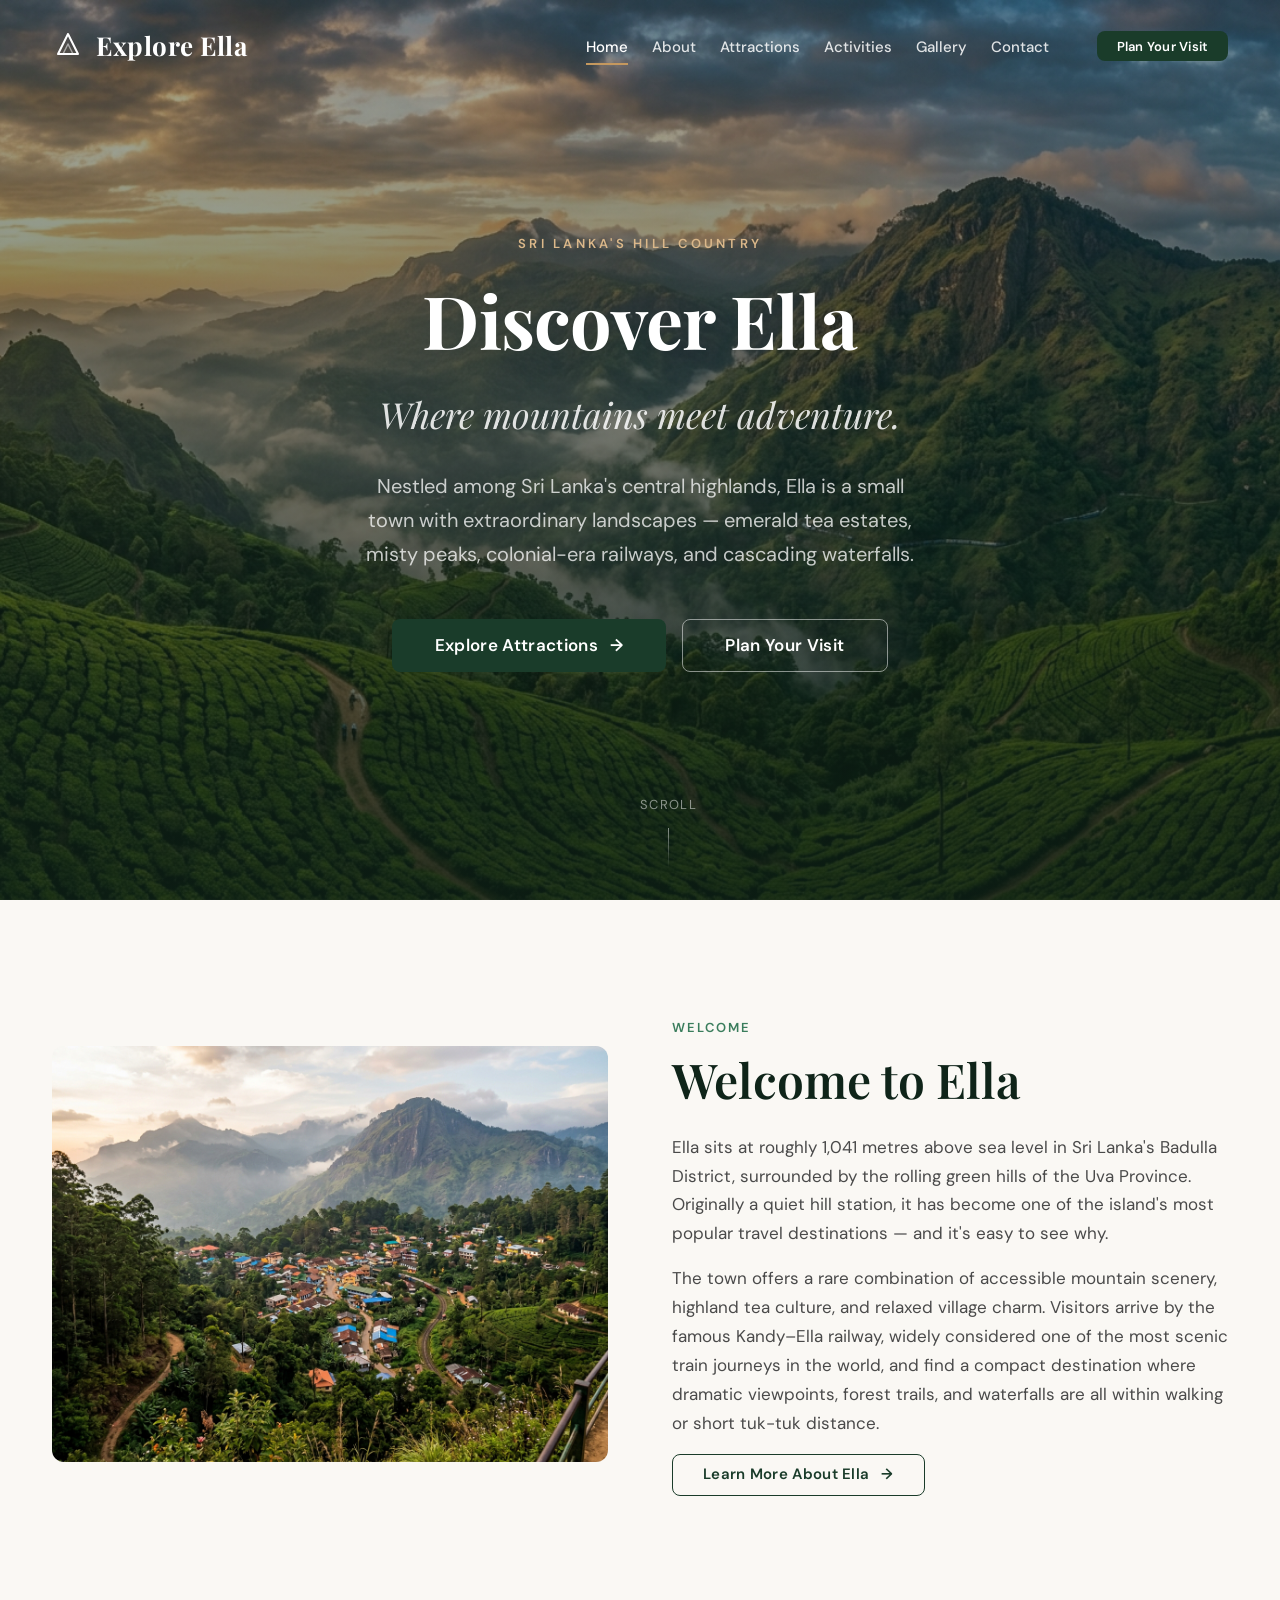
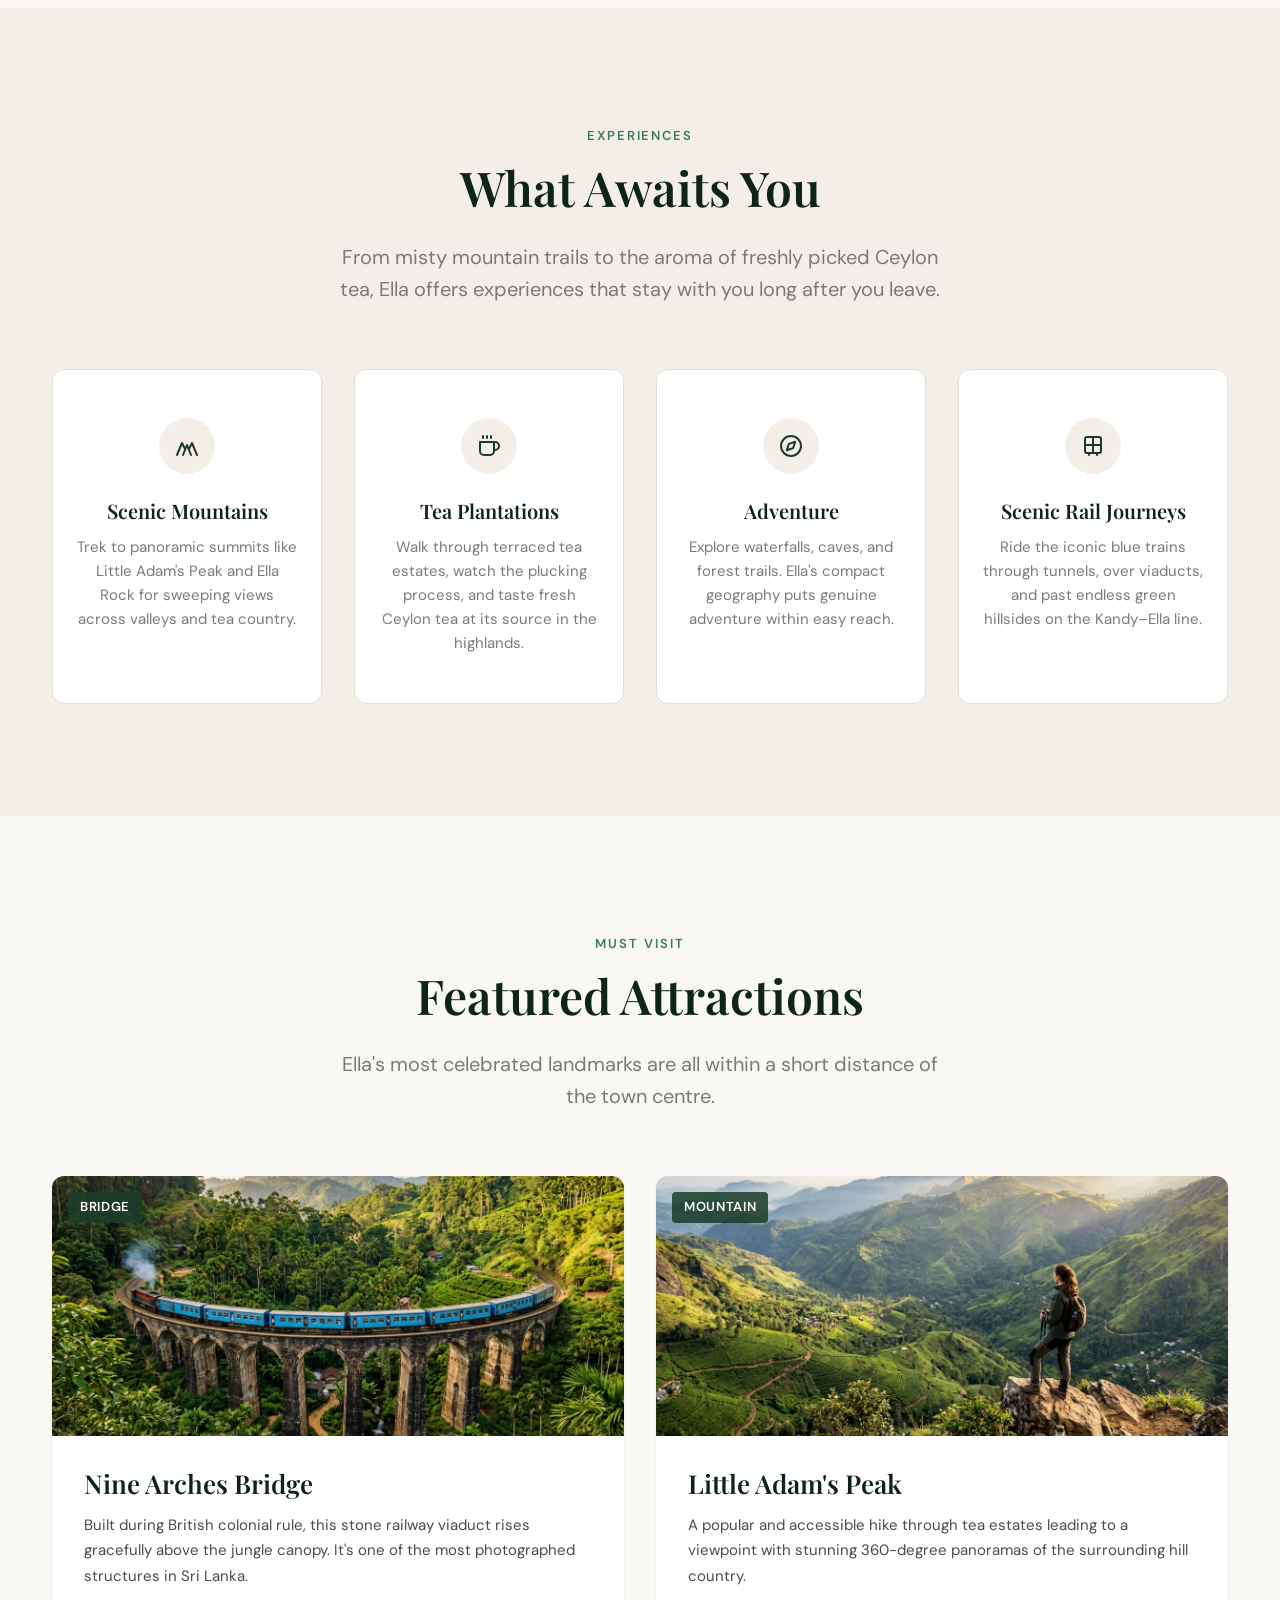
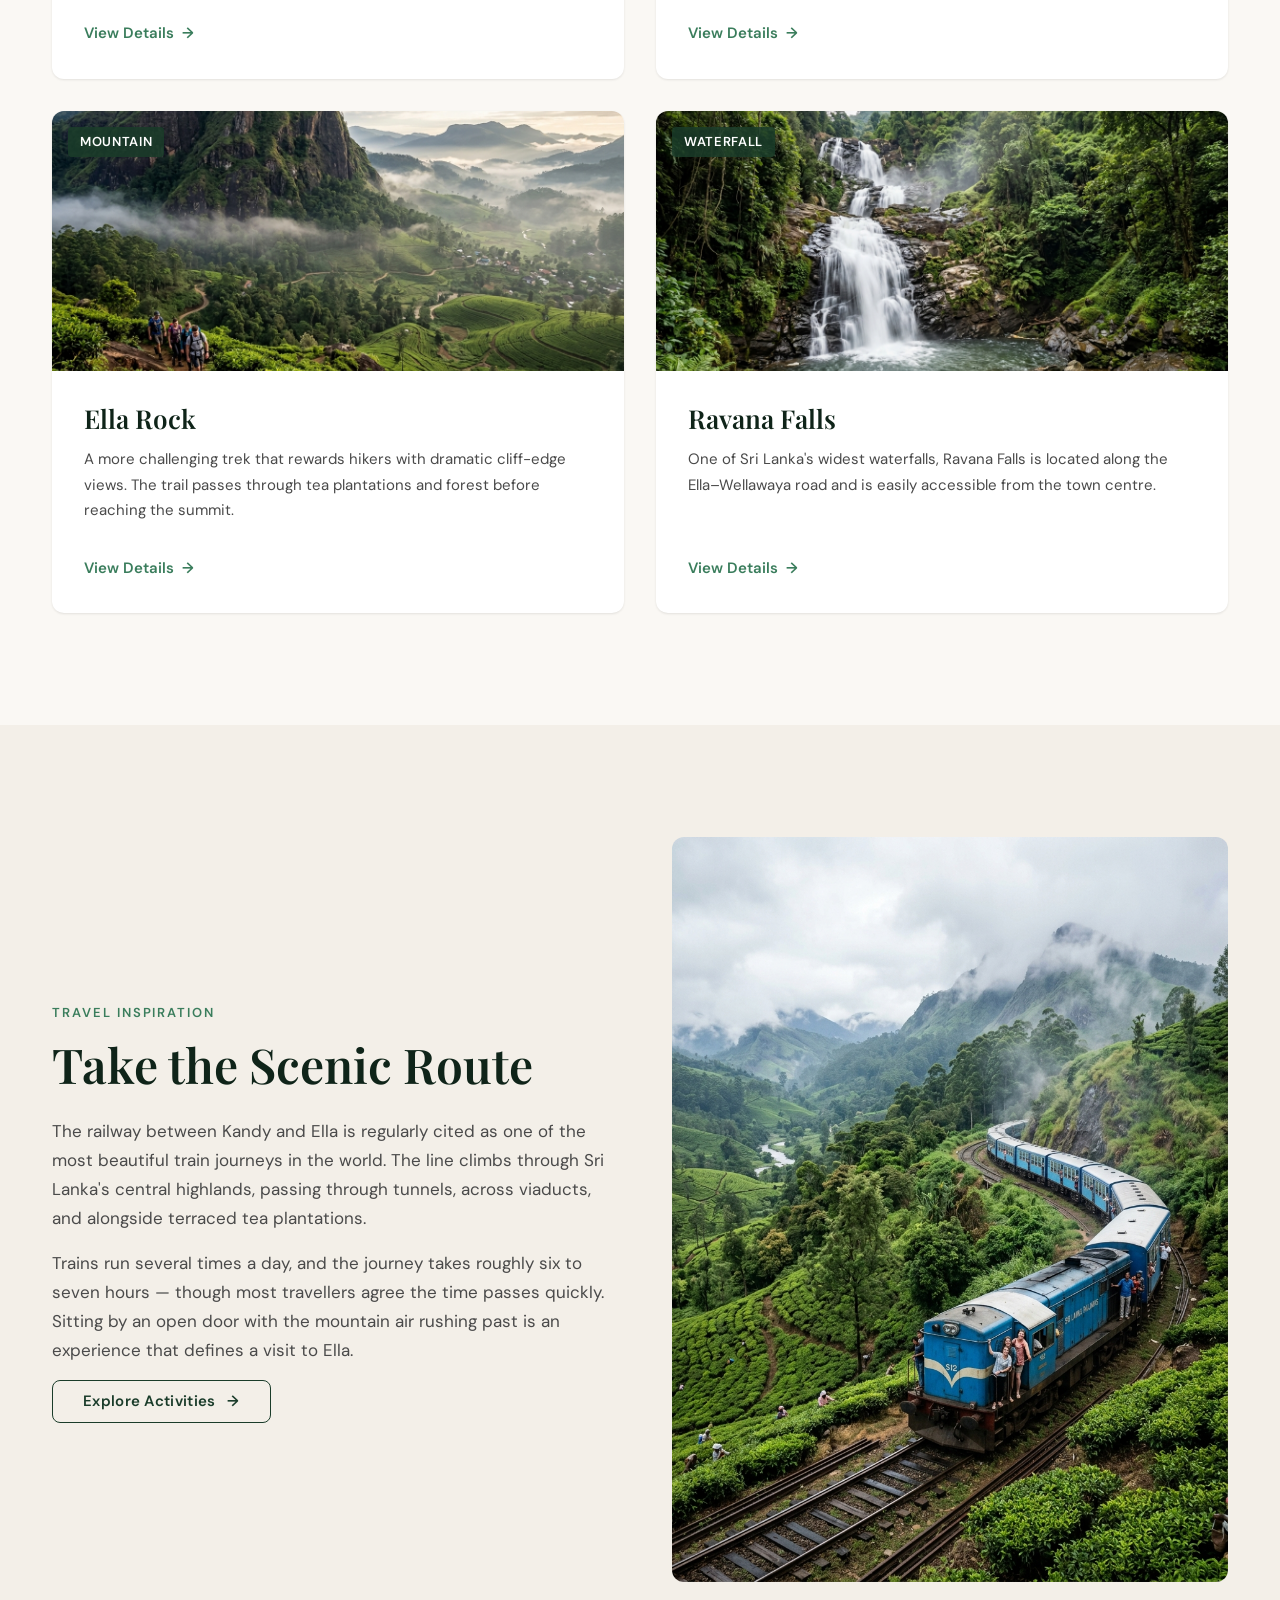
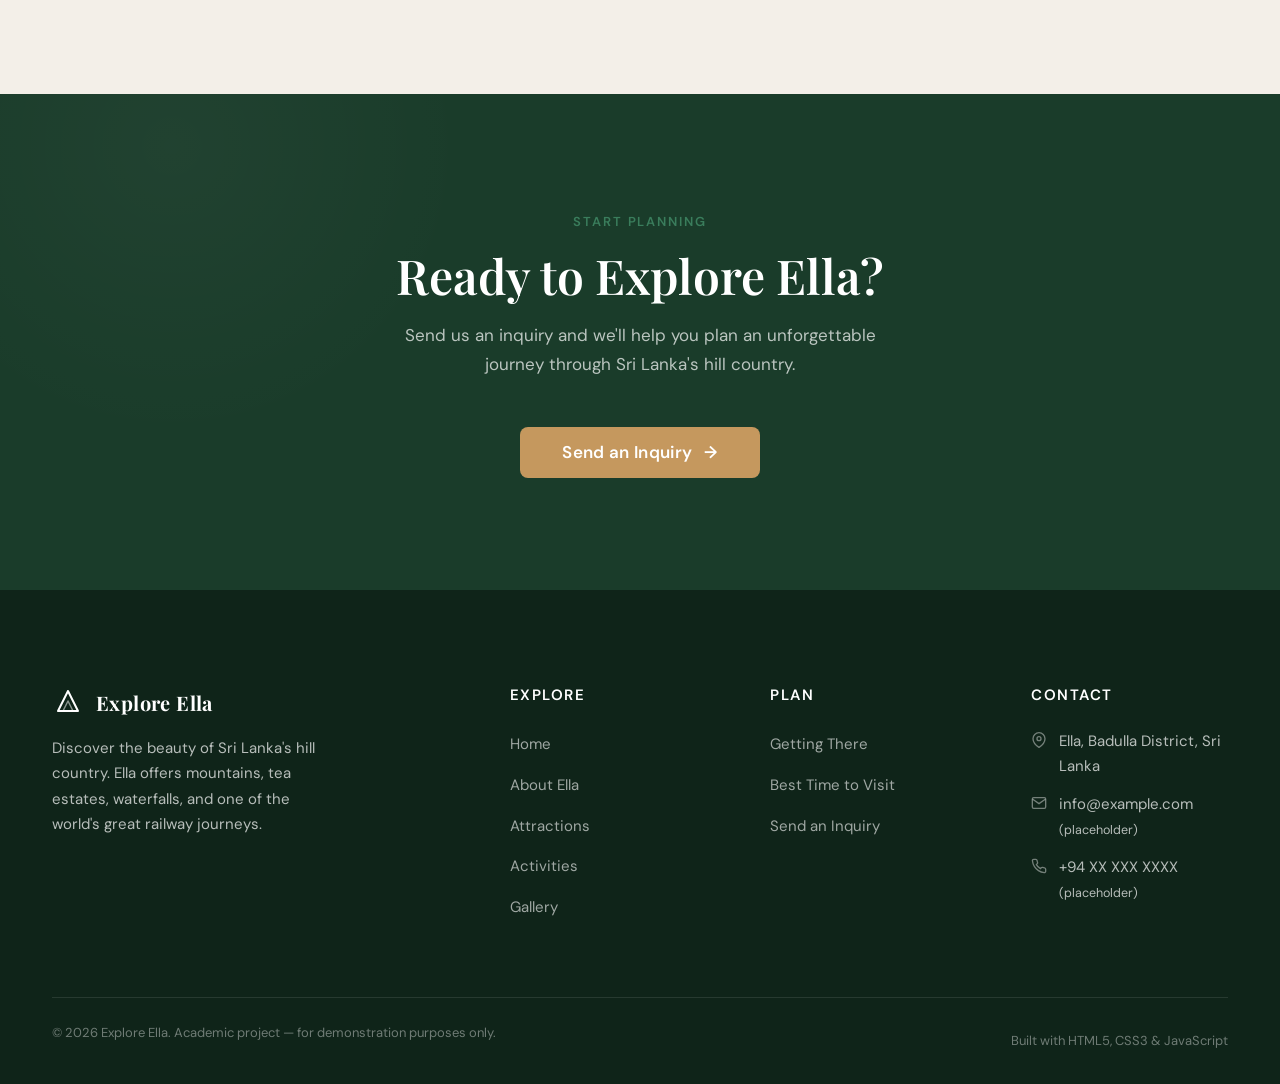
==== index.html @ 0f6ba139 "final" ====
<!DOCTYPE html>
<html lang="en">
<head>
    <meta charset="UTF-8">
    <meta name="viewport" content="width=device-width, initial-scale=1.0">
    <title>Explore Ella — Discover the Beauty of Sri Lanka</title>
    <meta name="description" content="Explore Ella, Sri Lanka — a mountain paradise of scenic train rides, lush tea plantations, dramatic waterfalls, and unforgettable hiking trails in the heart of the hill country.">
    <meta property="og:title" content="Explore Ella — Discover the Beauty of Sri Lanka">
    <meta property="og:description" content="Plan your journey to Ella, Sri Lanka. Scenic mountains, tea plantations, the Nine Arches Bridge, and adventure await.">
    <meta property="og:type" content="website">
    <link rel="icon" href="assets/favicon.svg" type="image/svg+xml">
    <link rel="stylesheet" href="css/style.css">
    <link rel="stylesheet" href="css/responsive.css">
</head>
<body>

    <a href="#main-content" class="skip-link">Skip to main content</a>

    <!-- ========== HEADER ========== -->
    <header class="site-header" id="site-header">
        <div class="container">
            <div class="header-inner">
                <a href="index.html" class="logo" aria-label="Explore Ella — Home">
                    <svg class="logo-icon" viewBox="0 0 32 32" fill="none" xmlns="http://www.w3.org/2000/svg" aria-hidden="true">
                        <path d="M16 4L6 24h20L16 4z" stroke="currentColor" stroke-width="2" stroke-linejoin="round" fill="none"/>
                        <path d="M11 24l5-10 5 10" stroke="currentColor" stroke-width="1.5" stroke-linejoin="round" fill="none" opacity="0.5"/>
                    </svg>
                    Explore Ella
                </a>

                <button class="hamburger" id="hamburger" aria-label="Open menu" aria-expanded="false" aria-controls="main-nav">
                    <span></span>
                    <span></span>
                    <span></span>
                </button>

                <nav class="main-nav" id="main-nav" role="navigation" aria-label="Main navigation">
                    <ul class="nav-list">
                        <li><a href="index.html" class="nav-link active">Home</a></li>
                        <li><a href="about.html" class="nav-link">About</a></li>
                        <li><a href="attractions.html" class="nav-link">Attractions</a></li>
                        <li><a href="activities.html" class="nav-link">Activities</a></li>
                        <li><a href="gallery.html" class="nav-link">Gallery</a></li>
                        <li><a href="contact.html" class="nav-link">Contact</a></li>
                    </ul>
                    <div class="header-cta">
                        <a href="contact.html" class="btn btn--primary">Plan Your Visit</a>
                    </div>
                </nav>

                <div class="nav-overlay" id="nav-overlay"></div>
            </div>
        </div>
    </header>

    <!-- ========== HERO ========== -->
    <section class="hero" id="hero">
        <div class="hero-bg">
            <img src="images/hero/ella-landscape.jpg" alt="Panoramic view of Ella's misty green mountains and tea plantations at sunrise">
        </div>
        <div class="hero-overlay"></div>
        <div class="hero-content">
            <span class="hero-label">Sri Lanka's Hill Country</span>
            <h1 class="hero-title">Discover Ella</h1>
            <p class="hero-tagline">Where mountains meet adventure.</p>
            <p class="hero-description">Nestled among Sri Lanka's central highlands, Ella is a small town with extraordinary landscapes — emerald tea estates, misty peaks, colonial-era railways, and cascading waterfalls.</p>
            <div class="btn-group">
                <a href="attractions.html" class="btn btn--primary btn--lg">Explore Attractions <span class="arrow" aria-hidden="true">→</span></a>
                <a href="contact.html" class="btn btn--secondary btn--lg">Plan Your Visit</a>
            </div>
        </div>
        <div class="scroll-indicator" aria-hidden="true">
            <span>Scroll</span>
            <div class="scroll-line"></div>
        </div>
    </section>

    <!-- ========== MAIN CONTENT ========== -->
    <main id="main-content">

        <!-- Introduction -->
        <section class="section" id="intro">
            <div class="container">
                <div class="split reveal">
                    <div class="split-image">
                        <img src="images/gallery/ella-town.jpg" alt="The town of Ella nestled among lush hills and colourful rooftops" loading="lazy">
                    </div>
                    <div class="split-content">
                        <span class="section-label">Welcome</span>
                        <h2 class="section-title">Welcome to Ella</h2>
                        <p>Ella sits at roughly 1,041 metres above sea level in Sri Lanka's Badulla District, surrounded by the rolling green hills of the Uva Province. Originally a quiet hill station, it has become one of the island's most popular travel destinations — and it's easy to see why.</p>
                        <p>The town offers a rare combination of accessible mountain scenery, highland tea culture, and relaxed village charm. Visitors arrive by the famous Kandy–Ella railway, widely considered one of the most scenic train journeys in the world, and find a compact destination where dramatic viewpoints, forest trails, and waterfalls are all within walking or short tuk-tuk distance.</p>
                        <a href="about.html" class="btn btn--outline">Learn More About Ella <span class="arrow" aria-hidden="true">→</span></a>
                    </div>
                </div>
            </div>
        </section>

        <!-- Featured Experiences -->
        <section class="section section--alt" id="experiences">
            <div class="container">
                <div class="section-header reveal">
                    <span class="section-label">Experiences</span>
                    <h2 class="section-title">What Awaits You</h2>
                    <p class="section-subtitle">From misty mountain trails to the aroma of freshly picked Ceylon tea, Ella offers experiences that stay with you long after you leave.</p>
                </div>

                <div class="experience-grid reveal">
                    <!-- Card 1: Mountains -->
                    <div class="experience-card">
                        <div class="card-icon">
                            <svg viewBox="0 0 24 24" fill="none" stroke="currentColor" stroke-width="2" stroke-linecap="round" stroke-linejoin="round" aria-hidden="true">
                                <path d="M8 21l4-10 4 10"/>
                                <path d="M2 21l5-12 3 6"/>
                                <path d="M14 15l3-6 5 12"/>
                            </svg>
                        </div>
                        <h3>Scenic Mountains</h3>
                        <p>Trek to panoramic summits like Little Adam's Peak and Ella Rock for sweeping views across valleys and tea country.</p>
                    </div>

                    <!-- Card 2: Tea -->
                    <div class="experience-card">
                        <div class="card-icon">
                            <svg viewBox="0 0 24 24" fill="none" stroke="currentColor" stroke-width="2" stroke-linecap="round" stroke-linejoin="round" aria-hidden="true">
                                <path d="M17 8h1a4 4 0 110 8h-1"/>
                                <path d="M3 8h14v9a4 4 0 01-4 4H7a4 4 0 01-4-4V8z"/>
                                <line x1="6" y1="2" x2="6" y2="4"/>
                                <line x1="10" y1="2" x2="10" y2="4"/>
                                <line x1="14" y1="2" x2="14" y2="4"/>
                            </svg>
                        </div>
                        <h3>Tea Plantations</h3>
                        <p>Walk through terraced tea estates, watch the plucking process, and taste fresh Ceylon tea at its source in the highlands.</p>
                    </div>

                    <!-- Card 3: Adventure -->
                    <div class="experience-card">
                        <div class="card-icon">
                            <svg viewBox="0 0 24 24" fill="none" stroke="currentColor" stroke-width="2" stroke-linecap="round" stroke-linejoin="round" aria-hidden="true">
                                <circle cx="12" cy="12" r="10"/>
                                <polygon points="16.24 7.76 14.12 14.12 7.76 16.24 9.88 9.88 16.24 7.76"/>
                            </svg>
                        </div>
                        <h3>Adventure</h3>
                        <p>Explore waterfalls, caves, and forest trails. Ella's compact geography puts genuine adventure within easy reach.</p>
                    </div>

                    <!-- Card 4: Rail -->
                    <div class="experience-card">
                        <div class="card-icon">
                            <svg viewBox="0 0 24 24" fill="none" stroke="currentColor" stroke-width="2" stroke-linecap="round" stroke-linejoin="round" aria-hidden="true">
                                <rect x="4" y="3" width="16" height="16" rx="2"/>
                                <path d="M4 11h16"/>
                                <path d="M12 3v16"/>
                                <line x1="8" y1="19" x2="8" y2="21"/>
                                <line x1="16" y1="19" x2="16" y2="21"/>
                            </svg>
                        </div>
                        <h3>Scenic Rail Journeys</h3>
                        <p>Ride the iconic blue trains through tunnels, over viaducts, and past endless green hillsides on the Kandy–Ella line.</p>
                    </div>
                </div>
            </div>
        </section>

        <!-- Featured Attractions -->
        <section class="section" id="featured-attractions">
            <div class="container">
                <div class="section-header reveal">
                    <span class="section-label">Must Visit</span>
                    <h2 class="section-title">Featured Attractions</h2>
                    <p class="section-subtitle">Ella's most celebrated landmarks are all within a short distance of the town centre.</p>
                </div>

                <div class="attraction-grid reveal">
                    <!-- Nine Arches Bridge -->
                    <article class="attraction-card">
                        <div class="card-image">
                            <img src="images/attractions/nine-arches-bridge.jpg" alt="The Nine Arches Bridge in Ella with a blue train crossing the stone viaduct" loading="lazy">
                            <span class="card-tag">Bridge</span>
                        </div>
                        <div class="card-body">
                            <h3>Nine Arches Bridge</h3>
                            <p>Built during British colonial rule, this stone railway viaduct rises gracefully above the jungle canopy. It's one of the most photographed structures in Sri Lanka.</p>
                            <a href="attractions.html#bridges" class="card-link">View Details <span class="arrow" aria-hidden="true">→</span></a>
                        </div>
                    </article>

                    <!-- Little Adam's Peak -->
                    <article class="attraction-card">
                        <div class="card-image">
                            <img src="images/attractions/little-adams-peak.jpg" alt="Hiker standing at the summit of Little Adam's Peak overlooking green valleys" loading="lazy">
                            <span class="card-tag">Mountain</span>
                        </div>
                        <div class="card-body">
                            <h3>Little Adam's Peak</h3>
                            <p>A popular and accessible hike through tea estates leading to a viewpoint with stunning 360-degree panoramas of the surrounding hill country.</p>
                            <a href="attractions.html#mountains" class="card-link">View Details <span class="arrow" aria-hidden="true">→</span></a>
                        </div>
                    </article>

                    <!-- Ella Rock -->
                    <article class="attraction-card">
                        <div class="card-image">
                            <img src="images/attractions/ella-rock.jpg" alt="Ella Rock towering above misty valleys and tea plantations" loading="lazy">
                            <span class="card-tag">Mountain</span>
                        </div>
                        <div class="card-body">
                            <h3>Ella Rock</h3>
                            <p>A more challenging trek that rewards hikers with dramatic cliff-edge views. The trail passes through tea plantations and forest before reaching the summit.</p>
                            <a href="attractions.html#mountains" class="card-link">View Details <span class="arrow" aria-hidden="true">→</span></a>
                        </div>
                    </article>

                    <!-- Ravana Falls -->
                    <article class="attraction-card">
                        <div class="card-image">
                            <img src="images/attractions/ravana-falls.jpg" alt="Ravana Falls cascading over multiple rocky tiers into a natural pool" loading="lazy">
                            <span class="card-tag">Waterfall</span>
                        </div>
                        <div class="card-body">
                            <h3>Ravana Falls</h3>
                            <p>One of Sri Lanka's widest waterfalls, Ravana Falls is located along the Ella–Wellawaya road and is easily accessible from the town centre.</p>
                            <a href="attractions.html#waterfalls" class="card-link">View Details <span class="arrow" aria-hidden="true">→</span></a>
                        </div>
                    </article>
                </div>
            </div>
        </section>

        <!-- Travel Inspiration — Split Section -->
        <section class="section section--alt" id="inspiration">
            <div class="container">
                <div class="split split--reverse reveal">
                    <div class="split-image">
                        <img src="images/activities/scenic-train.jpg" alt="A blue Sri Lankan train winding through misty green mountains" loading="lazy">
                    </div>
                    <div class="split-content">
                        <span class="section-label">Travel Inspiration</span>
                        <h2 class="section-title">Take the Scenic Route</h2>
                        <p>The railway between Kandy and Ella is regularly cited as one of the most beautiful train journeys in the world. The line climbs through Sri Lanka's central highlands, passing through tunnels, across viaducts, and alongside terraced tea plantations.</p>
                        <p>Trains run several times a day, and the journey takes roughly six to seven hours — though most travellers agree the time passes quickly. Sitting by an open door with the mountain air rushing past is an experience that defines a visit to Ella.</p>
                        <a href="activities.html" class="btn btn--outline">Explore Activities <span class="arrow" aria-hidden="true">→</span></a>
                    </div>
                </div>
            </div>
        </section>

        <!-- CTA Section -->
        <section class="section cta-section" id="cta">
            <div class="container reveal">
                <span class="section-label">Start Planning</span>
                <h2>Ready to Explore Ella?</h2>
                <p>Send us an inquiry and we'll help you plan an unforgettable journey through Sri Lanka's hill country.</p>
                <a href="contact.html" class="btn btn--accent btn--lg">Send an Inquiry <span class="arrow" aria-hidden="true">→</span></a>
            </div>
        </section>

    </main>

    <!-- ========== FOOTER ========== -->
    <footer class="site-footer" id="site-footer">
        <div class="container">
            <div class="footer-grid">
                <div class="footer-brand">
                    <a href="index.html" class="logo" aria-label="Explore Ella — Home">
                        <svg class="logo-icon" viewBox="0 0 32 32" fill="none" xmlns="http://www.w3.org/2000/svg" aria-hidden="true">
                            <path d="M16 4L6 24h20L16 4z" stroke="currentColor" stroke-width="2" stroke-linejoin="round" fill="none"/>
                            <path d="M11 24l5-10 5 10" stroke="currentColor" stroke-width="1.5" stroke-linejoin="round" fill="none" opacity="0.5"/>
                        </svg>
                        Explore Ella
                    </a>
                    <p>Discover the beauty of Sri Lanka's hill country. Ella offers mountains, tea estates, waterfalls, and one of the world's great railway journeys.</p>
                </div>

                <div class="footer-nav">
                    <h4 class="footer-heading">Explore</h4>
                    <ul class="footer-links">
                        <li><a href="index.html">Home</a></li>
                        <li><a href="about.html">About Ella</a></li>
                        <li><a href="attractions.html">Attractions</a></li>
                        <li><a href="activities.html">Activities</a></li>
                        <li><a href="gallery.html">Gallery</a></li>
                    </ul>
                </div>

                <div class="footer-nav">
                    <h4 class="footer-heading">Plan</h4>
                    <ul class="footer-links">
                        <li><a href="about.html#getting-there">Getting There</a></li>
                        <li><a href="about.html#best-time">Best Time to Visit</a></li>
                        <li><a href="contact.html">Send an Inquiry</a></li>
                    </ul>
                </div>

                <div class="footer-contact-section">
                    <h4 class="footer-heading">Contact</h4>
                    <ul class="footer-contact">
                        <li>
                            <svg viewBox="0 0 24 24" fill="none" stroke="currentColor" stroke-width="2" aria-hidden="true"><path d="M21 10c0 7-9 13-9 13s-9-6-9-13a9 9 0 0118 0z"/><circle cx="12" cy="10" r="3"/></svg>
                            <span>Ella, Badulla District, Sri Lanka</span>
                        </li>
                        <li>
                            <svg viewBox="0 0 24 24" fill="none" stroke="currentColor" stroke-width="2" aria-hidden="true"><path d="M4 4h16c1.1 0 2 .9 2 2v12c0 1.1-.9 2-2 2H4c-1.1 0-2-.9-2-2V6c0-1.1.9-2 2-2z"/><polyline points="22,6 12,13 2,6"/></svg>
                            <span>info@example.com <br><small>(placeholder)</small></span>
                        </li>
                        <li>
                            <svg viewBox="0 0 24 24" fill="none" stroke="currentColor" stroke-width="2" aria-hidden="true"><path d="M22 16.92v3a2 2 0 01-2.18 2 19.79 19.79 0 01-8.63-3.07 19.5 19.5 0 01-6-6 19.79 19.79 0 01-3.07-8.67A2 2 0 014.11 2h3a2 2 0 012 1.72 12.84 12.84 0 00.7 2.81 2 2 0 01-.45 2.11L8.09 9.91a16 16 0 006 6l1.27-1.27a2 2 0 012.11-.45 12.84 12.84 0 002.81.7A2 2 0 0122 16.92z"/></svg>
                            <span>+94 XX XXX XXXX <br><small>(placeholder)</small></span>
                        </li>
                    </ul>
                </div>
            </div>

            <div class="footer-bottom">
                <p>&copy; <span id="current-year"></span> Explore Ella. Academic project — for demonstration purposes only.</p>
                <p>Built with HTML5, CSS3 &amp; JavaScript</p>
            </div>
        </div>
    </footer>

    <script src="js/script.js"></script>
</body>
</html>
---- css/style.css ----
/* ========================================
   EXPLORE ELLA — Design System & Styles
   A premium tourism website for Ella, Sri Lanka
   ======================================== */

/* --- Google Fonts --- */
@import url('https://fonts.googleapis.com/css2?family=DM+Sans:ital,opsz,wght@0,9..40,300;0,9..40,400;0,9..40,500;0,9..40,600;0,9..40,700;1,9..40,400&family=Playfair+Display:wght@400;500;600;700&display=swap');

/* --- Design Tokens --- */
:root {
    /* Colors — Sri Lankan nature palette */
    --color-primary: #1a3c2a;
    --color-primary-light: #2d5e42;
    --color-primary-dark: #0f2419;
    --color-secondary: #3a7d5c;
    --color-accent: #c5985e;
    --color-accent-light: #dbb88a;
    --color-background: #faf8f4;
    --color-surface: #ffffff;
    --color-surface-alt: #f3efe8;
    --color-text: #1e1e1e;
    --color-text-light: #4a4a4a;
    --color-muted: #7a7a7a;
    --color-border: #e4dfd6;
    --color-hero-overlay: rgba(15, 36, 25, 0.55);
    --color-dark-section: #1a2e23;
    --color-success: #2d8659;
    --color-error: #c0392b;

    /* Typography */
    --font-body: 'DM Sans', -apple-system, BlinkMacSystemFont, 'Segoe UI', sans-serif;
    --font-display: 'Playfair Display', Georgia, 'Times New Roman', serif;

    /* Font Sizes — fluid scale */
    --fs-xs: clamp(0.75rem, 0.7rem + 0.25vw, 0.8125rem);
    --fs-sm: clamp(0.8125rem, 0.76rem + 0.27vw, 0.9375rem);
    --fs-base: clamp(0.9375rem, 0.88rem + 0.3vw, 1.0625rem);
    --fs-md: clamp(1.0625rem, 0.98rem + 0.4vw, 1.25rem);
    --fs-lg: clamp(1.25rem, 1.1rem + 0.75vw, 1.625rem);
    --fs-xl: clamp(1.5rem, 1.2rem + 1.5vw, 2.25rem);
    --fs-2xl: clamp(1.875rem, 1.4rem + 2.3vw, 3rem);
    --fs-3xl: clamp(2.25rem, 1.6rem + 3.2vw, 4rem);
    --fs-hero: clamp(2.5rem, 1.8rem + 3.5vw, 5rem);

    /* Spacing */
    --space-xs: 0.5rem;
    --space-sm: 0.75rem;
    --space-md: 1rem;
    --space-lg: 1.5rem;
    --space-xl: 2rem;
    --space-2xl: 3rem;
    --space-3xl: 4rem;
    --space-4xl: 6rem;
    --space-section: clamp(4rem, 3rem + 5vw, 8rem);

    /* Layout */
    --container-max: 1240px;
    --container-narrow: 800px;
    --header-height: 80px;

    /* Borders & Radius */
    --radius-sm: 4px;
    --radius-md: 8px;
    --radius-lg: 12px;
    --radius-xl: 20px;
    --radius-full: 50%;

    /* Shadows */
    --shadow-sm: 0 1px 3px rgba(0,0,0,0.06), 0 1px 2px rgba(0,0,0,0.04);
    --shadow-md: 0 4px 12px rgba(0,0,0,0.07), 0 2px 4px rgba(0,0,0,0.04);
    --shadow-lg: 0 10px 30px rgba(0,0,0,0.08), 0 4px 8px rgba(0,0,0,0.04);
    --shadow-xl: 0 20px 50px rgba(0,0,0,0.1), 0 8px 16px rgba(0,0,0,0.05);

    /* Transitions */
    --transition-fast: 0.15s ease;
    --transition-base: 0.3s ease;
    --transition-slow: 0.5s ease;
}

/* --- Reset & Base --- */
*,
*::before,
*::after {
    box-sizing: border-box;
    margin: 0;
    padding: 0;
}

html {
    scroll-behavior: smooth;
    -webkit-text-size-adjust: 100%;
}

body {
    font-family: var(--font-body);
    font-size: var(--fs-base);
    line-height: 1.7;
    color: var(--color-text);
    background-color: var(--color-background);
    -webkit-font-smoothing: antialiased;
    -moz-osx-font-smoothing: grayscale;
    overflow-x: hidden;
}

img {
    max-width: 100%;
    height: auto;
    display: block;
}

a {
    color: inherit;
    text-decoration: none;
    transition: color var(--transition-fast);
}

ul, ol {
    list-style: none;
}

button {
    font: inherit;
    cursor: pointer;
    border: none;
    background: none;
    color: inherit;
}

input, select, textarea {
    font: inherit;
    color: inherit;
}

table {
    border-collapse: collapse;
    width: 100%;
}

/* Focus styles */
:focus-visible {
    outline: 2px solid var(--color-secondary);
    outline-offset: 3px;
    border-radius: var(--radius-sm);
}

/* Skip to content link */
.skip-link {
    position: absolute;
    top: -100%;
    left: var(--space-md);
    background: var(--color-primary);
    color: #fff;
    padding: var(--space-sm) var(--space-lg);
    border-radius: var(--radius-md);
    z-index: 10000;
    font-weight: 600;
    transition: top var(--transition-fast);
}

.skip-link:focus {
    top: var(--space-md);
}

/* --- Layout Utilities --- */
.container {
    max-width: var(--container-max);
    margin: 0 auto;
    padding: 0 var(--space-xl);
}

.container--narrow {
    max-width: var(--container-narrow);
}

.section {
    padding: var(--space-section) 0;
}

.section--dark {
    background-color: var(--color-dark-section);
    color: #fff;
}

.section--alt {
    background-color: var(--color-surface-alt);
}

.section-label {
    display: inline-block;
    font-size: var(--fs-xs);
    font-weight: 600;
    letter-spacing: 0.15em;
    text-transform: uppercase;
    color: var(--color-secondary);
    margin-bottom: var(--space-sm);
}

.section--dark .section-label {
    color: var(--color-accent-light);
}

.section-title {
    font-family: var(--font-display);
    font-size: var(--fs-2xl);
    font-weight: 600;
    line-height: 1.2;
    margin-bottom: var(--space-lg);
    color: var(--color-primary-dark);
}

.section--dark .section-title {
    color: #fff;
}

.section-subtitle {
    font-size: var(--fs-md);
    color: var(--color-muted);
    max-width: 600px;
    line-height: 1.6;
}

.section--dark .section-subtitle {
    color: rgba(255,255,255,0.7);
}

.section-header {
    text-align: center;
    margin-bottom: var(--space-3xl);
}

.section-header .section-subtitle {
    margin: 0 auto;
}

/* --- Typography --- */
h1, h2, h3, h4, h5, h6 {
    font-family: var(--font-display);
    font-weight: 600;
    line-height: 1.25;
    color: var(--color-primary-dark);
}

h1 { font-size: var(--fs-3xl); }
h2 { font-size: var(--fs-2xl); }
h3 { font-size: var(--fs-xl); }
h4 { font-size: var(--fs-lg); }

p {
    margin-bottom: var(--space-md);
}

p:last-child {
    margin-bottom: 0;
}

.text-center { text-align: center; }

/* --- Buttons --- */
.btn {
    display: inline-flex;
    align-items: center;
    justify-content: center;
    gap: var(--space-sm);
    padding: 0.85em 2em;
    font-size: var(--fs-sm);
    font-weight: 600;
    letter-spacing: 0.02em;
    border-radius: var(--radius-md);
    transition: all var(--transition-base);
    white-space: nowrap;
    text-align: center;
    line-height: 1;
}

.btn--primary {
    background-color: var(--color-primary);
    color: #fff;
}

.btn--primary:hover,
.btn--primary:focus-visible {
    background-color: var(--color-primary-light);
    transform: translateY(-1px);
    box-shadow: var(--shadow-md);
}

.btn--secondary {
    background-color: transparent;
    color: #fff;
    border: 1.5px solid rgba(255,255,255,0.5);
}

.btn--secondary:hover,
.btn--secondary:focus-visible {
    background-color: rgba(255,255,255,0.12);
    border-color: #fff;
}

.btn--outline {
    background-color: transparent;
    color: var(--color-primary);
    border: 1.5px solid var(--color-primary);
}

.btn--outline:hover,
.btn--outline:focus-visible {
    background-color: var(--color-primary);
    color: #fff;
    transform: translateY(-1px);
    box-shadow: var(--shadow-md);
}

.btn--accent {
    background-color: var(--color-accent);
    color: #fff;
}

.btn--accent:hover,
.btn--accent:focus-visible {
    background-color: var(--color-accent-light);
    color: var(--color-primary-dark);
    transform: translateY(-1px);
}

.btn--lg {
    padding: 1em 2.5em;
    font-size: var(--fs-base);
}

.btn-group {
    display: flex;
    gap: var(--space-md);
    flex-wrap: wrap;
}

/* Arrow icon in button */
.btn .arrow {
    transition: transform var(--transition-fast);
}

.btn:hover .arrow {
    transform: translateX(3px);
}

/* ========================================
   HEADER / NAVIGATION
   ======================================== */

.site-header {
    position: fixed;
    top: 0;
    left: 0;
    right: 0;
    z-index: 1000;
    padding: var(--space-lg) 0;
    transition: all var(--transition-base);
}

.site-header.scrolled {
    background-color: rgba(255, 255, 255, 0.97);
    backdrop-filter: blur(10px);
    -webkit-backdrop-filter: blur(10px);
    padding: var(--space-sm) 0;
    box-shadow: var(--shadow-sm);
}

.header-inner {
    display: flex;
    align-items: center;
    justify-content: space-between;
}

/* Logo */
.logo {
    display: flex;
    align-items: center;
    gap: var(--space-sm);
    font-family: var(--font-display);
    font-size: var(--fs-lg);
    font-weight: 700;
    color: #fff;
    letter-spacing: 0.02em;
    z-index: 1001;
}

.logo-icon {
    width: 32px;
    height: 32px;
}

.scrolled .logo {
    color: var(--color-primary-dark);
}

/* Page header - for non-home pages */
.page-header .logo {
    color: var(--color-primary-dark);
}

.page-header {
    background-color: rgba(255, 255, 255, 0.97);
    backdrop-filter: blur(10px);
    padding: var(--space-sm) 0;
    box-shadow: var(--shadow-sm);
}

.page-header .nav-link {
    color: var(--color-text);
}

.page-header .nav-link:hover,
.page-header .nav-link.active {
    color: var(--color-primary);
}

.page-header .hamburger span {
    background-color: var(--color-text);
}

.page-header .header-cta .btn--primary {
    background-color: var(--color-primary);
}

/* Navigation */
.main-nav {
    display: flex;
    align-items: center;
    gap: var(--space-xl);
}

.nav-list {
    display: flex;
    gap: var(--space-lg);
    align-items: center;
}

.nav-link {
    font-size: var(--fs-sm);
    font-weight: 500;
    color: rgba(255,255,255,0.85);
    transition: color var(--transition-fast);
    position: relative;
    padding: var(--space-xs) 0;
}

.nav-link::after {
    content: '';
    position: absolute;
    bottom: 0;
    left: 0;
    width: 0;
    height: 2px;
    background-color: var(--color-accent);
    transition: width var(--transition-base);
}

.nav-link:hover::after,
.nav-link.active::after {
    width: 100%;
}

.nav-link:hover,
.nav-link.active {
    color: #fff;
}

.scrolled .nav-link {
    color: var(--color-text);
}

.scrolled .nav-link:hover,
.scrolled .nav-link.active {
    color: var(--color-primary);
}

.scrolled .nav-link::after {
    background-color: var(--color-primary);
}

/* Header CTA */
.header-cta {
    margin-left: var(--space-md);
}

.header-cta .btn--primary {
    padding: 0.65em 1.5em;
    font-size: var(--fs-xs);
}

/* Hamburger */
.hamburger {
    display: none;
    flex-direction: column;
    gap: 5px;
    width: 28px;
    padding: 4px 0;
    z-index: 1001;
    background: none;
    border: none;
    cursor: pointer;
}

.hamburger span {
    display: block;
    width: 100%;
    height: 2px;
    background-color: #fff;
    border-radius: 2px;
    transition: all var(--transition-base);
    transform-origin: center;
}

.scrolled .hamburger span {
    background-color: var(--color-text);
}

.hamburger.active span:nth-child(1) {
    transform: rotate(45deg) translate(5px, 5px);
}

.hamburger.active span:nth-child(2) {
    opacity: 0;
}

.hamburger.active span:nth-child(3) {
    transform: rotate(-45deg) translate(5px, -5px);
}

/* Mobile overlay */
.nav-overlay {
    display: none;
}

/* ========================================
   HERO SECTION
   ======================================== */

.hero {
    position: relative;
    min-height: 100vh;
    display: flex;
    align-items: center;
    justify-content: center;
    overflow: hidden;
}

.hero-bg {
    position: absolute;
    inset: 0;
    z-index: 0;
}

.hero-bg img {
    width: 100%;
    height: 100%;
    object-fit: cover;
}

.hero-overlay {
    position: absolute;
    inset: 0;
    background: linear-gradient(
        to bottom,
        rgba(15, 36, 25, 0.35) 0%,
        rgba(15, 36, 25, 0.55) 50%,
        rgba(15, 36, 25, 0.75) 100%
    );
    z-index: 1;
}

.hero-content {
    position: relative;
    z-index: 2;
    text-align: center;
    color: #fff;
    max-width: 800px;
    padding: var(--space-xl);
}

.hero-label {
    display: inline-block;
    font-size: var(--fs-xs);
    font-weight: 600;
    letter-spacing: 0.25em;
    text-transform: uppercase;
    color: var(--color-accent-light);
    margin-bottom: var(--space-lg);
    opacity: 0;
    animation: fadeUp 0.8s ease 0.3s forwards;
}

.hero-title {
    font-family: var(--font-display);
    font-size: var(--fs-hero);
    font-weight: 700;
    line-height: 1.1;
    letter-spacing: -0.01em;
    margin-bottom: var(--space-lg);
    color: #fff;
    opacity: 0;
    animation: fadeUp 0.8s ease 0.5s forwards;
}

.hero-tagline {
    font-family: var(--font-display);
    font-size: var(--fs-xl);
    font-weight: 400;
    font-style: italic;
    color: rgba(255,255,255,0.85);
    margin-bottom: var(--space-lg);
    opacity: 0;
    animation: fadeUp 0.8s ease 0.7s forwards;
}

.hero-description {
    font-size: var(--fs-md);
    color: rgba(255,255,255,0.75);
    max-width: 550px;
    margin: 0 auto var(--space-2xl);
    line-height: 1.7;
    opacity: 0;
    animation: fadeUp 0.8s ease 0.9s forwards;
}

.hero .btn-group {
    justify-content: center;
    opacity: 0;
    animation: fadeUp 0.8s ease 1.1s forwards;
}

/* Scroll indicator */
.scroll-indicator {
    position: absolute;
    bottom: 2rem;
    left: 50%;
    transform: translateX(-50%);
    z-index: 2;
    display: flex;
    flex-direction: column;
    align-items: center;
    gap: var(--space-sm);
    color: rgba(255,255,255,0.5);
    font-size: var(--fs-xs);
    letter-spacing: 0.1em;
    text-transform: uppercase;
    opacity: 0;
    animation: fadeUp 0.8s ease 1.4s forwards;
}

.scroll-indicator .scroll-line {
    width: 1px;
    height: 40px;
    background: linear-gradient(to bottom, rgba(255,255,255,0.5), transparent);
    animation: scrollPulse 2s ease infinite;
}

@keyframes scrollPulse {
    0%, 100% { opacity: 0.4; transform: scaleY(1); }
    50% { opacity: 1; transform: scaleY(1.2); }
}

/* Page hero (for inner pages) */
.page-hero {
    padding: calc(var(--header-height) + var(--space-4xl)) 0 var(--space-4xl);
    background-color: var(--color-surface-alt);
    text-align: center;
    position: relative;
    overflow: hidden;
}

.page-hero::before {
    content: '';
    position: absolute;
    top: 0;
    right: -10%;
    width: 500px;
    height: 500px;
    background: radial-gradient(circle, rgba(26,60,42,0.04) 0%, transparent 70%);
    border-radius: var(--radius-full);
}

.page-hero h1 {
    margin-bottom: var(--space-md);
}

.page-hero p {
    font-size: var(--fs-md);
    color: var(--color-muted);
    max-width: 600px;
    margin: 0 auto;
}

/* Breadcrumb */
.breadcrumb {
    display: flex;
    align-items: center;
    justify-content: center;
    gap: var(--space-sm);
    font-size: var(--fs-sm);
    color: var(--color-muted);
    margin-bottom: var(--space-lg);
}

.breadcrumb a {
    color: var(--color-secondary);
}

.breadcrumb a:hover {
    text-decoration: underline;
}

.breadcrumb .separator {
    color: var(--color-border);
}

/* ========================================
   CARDS
   ======================================== */

/* Experience cards (icon + text) */
.experience-grid {
    display: grid;
    grid-template-columns: repeat(4, 1fr);
    gap: var(--space-xl);
}

.experience-card {
    text-align: center;
    padding: var(--space-2xl) var(--space-lg);
    background: var(--color-surface);
    border-radius: var(--radius-lg);
    border: 1px solid var(--color-border);
    transition: all var(--transition-base);
}

.experience-card:hover {
    transform: translateY(-4px);
    box-shadow: var(--shadow-lg);
    border-color: transparent;
}

.experience-card .card-icon {
    width: 56px;
    height: 56px;
    margin: 0 auto var(--space-lg);
    display: flex;
    align-items: center;
    justify-content: center;
    background-color: var(--color-surface-alt);
    border-radius: var(--radius-full);
    color: var(--color-primary);
    transition: all var(--transition-base);
}

.experience-card:hover .card-icon {
    background-color: var(--color-primary);
    color: #fff;
}

.experience-card .card-icon svg {
    width: 24px;
    height: 24px;
}

.experience-card h3 {
    font-size: var(--fs-md);
    margin-bottom: var(--space-sm);
}

.experience-card p {
    font-size: var(--fs-sm);
    color: var(--color-muted);
    line-height: 1.6;
}

/* Attraction cards (image + text) */
.attraction-grid {
    display: grid;
    grid-template-columns: repeat(2, 1fr);
    gap: var(--space-xl);
}

.attraction-card {
    border-radius: var(--radius-lg);
    overflow: hidden;
    background: var(--color-surface);
    box-shadow: var(--shadow-sm);
    transition: all var(--transition-base);
    display: flex;
    flex-direction: column;
}

.attraction-card:hover {
    transform: translateY(-4px);
    box-shadow: var(--shadow-xl);
}

.attraction-card .card-image {
    position: relative;
    height: 260px;
    overflow: hidden;
}

.attraction-card .card-image img {
    width: 100%;
    height: 100%;
    object-fit: cover;
    transition: transform var(--transition-slow);
}

.attraction-card:hover .card-image img {
    transform: scale(1.05);
}

.attraction-card .card-tag {
    position: absolute;
    top: var(--space-md);
    left: var(--space-md);
    background-color: rgba(26,60,42,0.85);
    color: #fff;
    font-size: var(--fs-xs);
    font-weight: 600;
    padding: 4px 12px;
    border-radius: var(--radius-sm);
    letter-spacing: 0.05em;
    text-transform: uppercase;
}

.attraction-card .card-body {
    padding: var(--space-xl);
    flex: 1;
    display: flex;
    flex-direction: column;
}

.attraction-card h3 {
    font-size: var(--fs-lg);
    margin-bottom: var(--space-sm);
}

.attraction-card p {
    font-size: var(--fs-sm);
    color: var(--color-text-light);
    line-height: 1.7;
    flex: 1;
}

.attraction-card .card-link {
    display: inline-flex;
    align-items: center;
    gap: var(--space-xs);
    font-size: var(--fs-sm);
    font-weight: 600;
    color: var(--color-secondary);
    margin-top: var(--space-md);
    transition: gap var(--transition-fast);
}

.attraction-card .card-link:hover {
    gap: var(--space-sm);
    color: var(--color-primary);
}

/* Activity cards */
.activity-grid {
    display: grid;
    grid-template-columns: repeat(3, 1fr);
    gap: var(--space-xl);
}

.activity-card {
    position: relative;
    border-radius: var(--radius-lg);
    overflow: hidden;
    aspect-ratio: 3/4;
    cursor: pointer;
}

.activity-card img {
    width: 100%;
    height: 100%;
    object-fit: cover;
    transition: transform var(--transition-slow);
}

.activity-card:hover img {
    transform: scale(1.08);
}

.activity-card .card-overlay {
    position: absolute;
    inset: 0;
    background: linear-gradient(to top, rgba(0,0,0,0.7) 0%, transparent 60%);
    display: flex;
    flex-direction: column;
    justify-content: flex-end;
    padding: var(--space-xl);
    color: #fff;
    transition: background var(--transition-base);
}

.activity-card:hover .card-overlay {
    background: linear-gradient(to top, rgba(26,60,42,0.85) 0%, rgba(26,60,42,0.2) 60%);
}

.activity-card h3 {
    font-size: var(--fs-lg);
    color: #fff;
    margin-bottom: var(--space-xs);
}

.activity-card p {
    font-size: var(--fs-sm);
    color: rgba(255,255,255,0.8);
    opacity: 0;
    transform: translateY(10px);
    transition: all var(--transition-base);
}

.activity-card:hover p {
    opacity: 1;
    transform: translateY(0);
}

/* ========================================
   SPLIT SECTION (image + text)
   ======================================== */

.split {
    display: grid;
    grid-template-columns: 1fr 1fr;
    gap: var(--space-3xl);
    align-items: center;
}

.split--reverse {
    direction: rtl;
}

.split--reverse > * {
    direction: ltr;
}

.split-image {
    border-radius: var(--radius-lg);
    overflow: hidden;
    position: relative;
}

.split-image img {
    width: 100%;
    height: 100%;
    object-fit: cover;
    min-height: 400px;
}

.split-content h2 {
    margin-bottom: var(--space-lg);
}

.split-content p {
    color: var(--color-text-light);
    margin-bottom: var(--space-md);
}

/* ========================================
   CTA SECTION
   ======================================== */

.cta-section {
    text-align: center;
    background-color: var(--color-primary);
    color: #fff;
    position: relative;
    overflow: hidden;
}

.cta-section::before {
    content: '';
    position: absolute;
    top: -50%;
    left: -10%;
    width: 600px;
    height: 600px;
    background: radial-gradient(circle, rgba(255,255,255,0.03) 0%, transparent 70%);
    border-radius: var(--radius-full);
}

.cta-section h2 {
    color: #fff;
    margin-bottom: var(--space-md);
}

.cta-section p {
    color: rgba(255,255,255,0.7);
    max-width: 500px;
    margin: 0 auto var(--space-2xl);
}

/* ========================================
   GALLERY
   ======================================== */

.gallery-grid {
    display: grid;
    grid-template-columns: repeat(3, 1fr);
    gap: var(--space-md);
}

.gallery-item {
    position: relative;
    border-radius: var(--radius-md);
    overflow: hidden;
    cursor: pointer;
    aspect-ratio: 4/3;
}

.gallery-item--featured {
    grid-column: span 2;
    grid-row: span 2;
    aspect-ratio: auto;
}

.gallery-item img {
    width: 100%;
    height: 100%;
    object-fit: cover;
    transition: transform var(--transition-slow);
}

.gallery-item:hover img {
    transform: scale(1.05);
}

.gallery-item .gallery-caption {
    position: absolute;
    bottom: 0;
    left: 0;
    right: 0;
    padding: var(--space-lg) var(--space-md);
    background: linear-gradient(to top, rgba(0,0,0,0.6), transparent);
    color: #fff;
    transform: translateY(100%);
    transition: transform var(--transition-base);
}

.gallery-item:hover .gallery-caption {
    transform: translateY(0);
}

.gallery-caption h4 {
    font-size: var(--fs-sm);
    font-family: var(--font-body);
    font-weight: 600;
    color: #fff;
    margin-bottom: 2px;
}

.gallery-caption span {
    font-size: var(--fs-xs);
    color: rgba(255,255,255,0.7);
}

/* Gallery filter */
.gallery-filters {
    display: flex;
    justify-content: center;
    gap: var(--space-sm);
    margin-bottom: var(--space-2xl);
    flex-wrap: wrap;
}

.filter-btn {
    padding: var(--space-xs) var(--space-lg);
    font-size: var(--fs-sm);
    font-weight: 500;
    color: var(--color-muted);
    border: 1px solid var(--color-border);
    border-radius: var(--radius-md);
    transition: all var(--transition-fast);
    cursor: pointer;
    background: var(--color-surface);
}

.filter-btn:hover,
.filter-btn.active {
    background-color: var(--color-primary);
    color: #fff;
    border-color: var(--color-primary);
}

/* Lightbox */
.lightbox {
    display: none;
    position: fixed;
    inset: 0;
    z-index: 9999;
    background-color: rgba(0, 0, 0, 0.92);
    align-items: center;
    justify-content: center;
    opacity: 0;
    transition: opacity var(--transition-base);
}

.lightbox.active {
    display: flex;
    opacity: 1;
}

.lightbox-content {
    position: relative;
    max-width: 90vw;
    max-height: 85vh;
}

.lightbox-content img {
    max-width: 90vw;
    max-height: 85vh;
    object-fit: contain;
    border-radius: var(--radius-md);
}

.lightbox-close {
    position: absolute;
    top: var(--space-lg);
    right: var(--space-lg);
    width: 44px;
    height: 44px;
    display: flex;
    align-items: center;
    justify-content: center;
    background: rgba(255,255,255,0.1);
    border-radius: var(--radius-full);
    color: #fff;
    font-size: 1.5rem;
    z-index: 10000;
    transition: background var(--transition-fast);
    border: none;
    cursor: pointer;
}

.lightbox-close:hover {
    background: rgba(255,255,255,0.25);
}

.lightbox-nav {
    position: absolute;
    top: 50%;
    transform: translateY(-50%);
    width: 48px;
    height: 48px;
    display: flex;
    align-items: center;
    justify-content: center;
    background: rgba(255,255,255,0.1);
    border-radius: var(--radius-full);
    color: #fff;
    font-size: 1.2rem;
    transition: background var(--transition-fast);
    border: none;
    cursor: pointer;
}

.lightbox-nav:hover {
    background: rgba(255,255,255,0.25);
}

.lightbox-prev { left: var(--space-lg); }
.lightbox-next { right: var(--space-lg); }

.lightbox-caption {
    position: absolute;
    bottom: var(--space-lg);
    left: 50%;
    transform: translateX(-50%);
    color: rgba(255,255,255,0.8);
    font-size: var(--fs-sm);
    text-align: center;
    max-width: 80%;
}

/* ========================================
   FORMS
   ======================================== */

.form-grid {
    display: grid;
    grid-template-columns: 1fr 1fr;
    gap: var(--space-lg);
}

.form-group {
    display: flex;
    flex-direction: column;
    gap: var(--space-xs);
}

.form-group--full {
    grid-column: 1 / -1;
}

.form-group label {
    font-size: var(--fs-sm);
    font-weight: 500;
    color: var(--color-text);
}

.form-group label .required {
    color: var(--color-error);
    margin-left: 2px;
}

.form-control {
    width: 100%;
    padding: 0.75em 1em;
    font-size: var(--fs-base);
    border: 1.5px solid var(--color-border);
    border-radius: var(--radius-md);
    background-color: var(--color-surface);
    transition: all var(--transition-fast);
    color: var(--color-text);
}

.form-control:focus {
    outline: none;
    border-color: var(--color-secondary);
    box-shadow: 0 0 0 3px rgba(58,125,92,0.12);
}

.form-control.error {
    border-color: var(--color-error);
}

.form-control::placeholder {
    color: var(--color-muted);
}

textarea.form-control {
    resize: vertical;
    min-height: 140px;
}

select.form-control {
    appearance: none;
    background-image: url("data:image/svg+xml,%3Csvg xmlns='http://www.w3.org/2000/svg' width='12' height='8' viewBox='0 0 12 8'%3E%3Cpath fill='%237a7a7a' d='M1.41.59L6 5.17 10.59.59 12 2l-6 6-6-6z'/%3E%3C/svg%3E");
    background-repeat: no-repeat;
    background-position: right 1em center;
    padding-right: 2.5em;
}

.error-message {
    font-size: var(--fs-xs);
    color: var(--color-error);
    display: none;
}

.form-group.has-error .error-message {
    display: block;
}

.form-group.has-error .form-control {
    border-color: var(--color-error);
}

/* Form success */
.form-success {
    display: none;
    text-align: center;
    padding: var(--space-3xl) var(--space-xl);
    background: var(--color-surface);
    border-radius: var(--radius-lg);
    border: 1px solid var(--color-border);
}

.form-success.visible {
    display: block;
}

.form-success .success-icon {
    width: 64px;
    height: 64px;
    margin: 0 auto var(--space-lg);
    background-color: rgba(45,134,89,0.1);
    border-radius: var(--radius-full);
    display: flex;
    align-items: center;
    justify-content: center;
    color: var(--color-success);
}

.form-success h3 {
    margin-bottom: var(--space-sm);
}

.form-success p {
    color: var(--color-muted);
}

.inquiry-summary {
    margin-top: var(--space-xl);
    text-align: left;
    background-color: var(--color-surface-alt);
    padding: var(--space-lg);
    border-radius: var(--radius-md);
}

.inquiry-summary dt {
    font-weight: 600;
    font-size: var(--fs-sm);
    color: var(--color-text);
    margin-top: var(--space-sm);
}

.inquiry-summary dt:first-child {
    margin-top: 0;
}

.inquiry-summary dd {
    font-size: var(--fs-sm);
    color: var(--color-text-light);
    margin-left: 0;
}

/* ========================================
   TABLE
   ======================================== */

.data-table {
    background: var(--color-surface);
    border-radius: var(--radius-lg);
    overflow: hidden;
    box-shadow: var(--shadow-sm);
    border: 1px solid var(--color-border);
}

.data-table table {
    width: 100%;
}

.data-table th {
    background-color: var(--color-primary);
    color: #fff;
    font-weight: 600;
    font-size: var(--fs-sm);
    text-align: left;
    padding: var(--space-md) var(--space-lg);
    letter-spacing: 0.02em;
}

.data-table td {
    padding: var(--space-md) var(--space-lg);
    font-size: var(--fs-sm);
    border-bottom: 1px solid var(--color-border);
    color: var(--color-text-light);
    vertical-align: top;
}

.data-table tr:last-child td {
    border-bottom: none;
}

.data-table tr:hover td {
    background-color: var(--color-surface-alt);
}

/* ========================================
   MAP
   ======================================== */

.map-container {
    border-radius: var(--radius-lg);
    overflow: hidden;
    box-shadow: var(--shadow-md);
    border: 1px solid var(--color-border);
}

.map-container iframe {
    width: 100%;
    height: 400px;
    border: none;
    display: block;
}

/* ========================================
   INFO CARDS / FACTS
   ======================================== */

.info-grid {
    display: grid;
    grid-template-columns: repeat(3, 1fr);
    gap: var(--space-lg);
}

.info-card {
    background: var(--color-surface);
    border: 1px solid var(--color-border);
    border-radius: var(--radius-lg);
    padding: var(--space-xl);
    text-align: center;
    transition: all var(--transition-base);
}

.info-card:hover {
    box-shadow: var(--shadow-md);
    transform: translateY(-2px);
}

.info-card .info-icon {
    width: 48px;
    height: 48px;
    margin: 0 auto var(--space-md);
    color: var(--color-secondary);
}

.info-card h4 {
    font-size: var(--fs-sm);
    font-family: var(--font-body);
    font-weight: 600;
    letter-spacing: 0.05em;
    text-transform: uppercase;
    color: var(--color-muted);
    margin-bottom: var(--space-xs);
}

.info-card p {
    font-size: var(--fs-md);
    font-weight: 500;
    color: var(--color-text);
}

/* ========================================
   ANCHOR NAVIGATION (attractions page)
   ======================================== */

.anchor-nav {
    display: flex;
    justify-content: center;
    gap: var(--space-md);
    flex-wrap: wrap;
    margin-bottom: var(--space-3xl);
}

.anchor-nav a {
    padding: var(--space-xs) var(--space-lg);
    font-size: var(--fs-sm);
    font-weight: 500;
    color: var(--color-primary);
    border: 1px solid var(--color-border);
    border-radius: var(--radius-md);
    transition: all var(--transition-fast);
}

.anchor-nav a:hover {
    background-color: var(--color-primary);
    color: #fff;
    border-color: var(--color-primary);
}

/* Attraction detail cards */
.attraction-detail {
    margin-bottom: var(--space-3xl);
}

.attraction-detail:last-child {
    margin-bottom: 0;
}

/* ========================================
   LISTS (for activities page)
   ======================================== */

.content-list {
    list-style: none;
    padding: 0;
}

.content-list li {
    position: relative;
    padding-left: var(--space-xl);
    margin-bottom: var(--space-sm);
    font-size: var(--fs-base);
    color: var(--color-text-light);
}

ul.content-list li::before {
    content: '';
    position: absolute;
    left: 0;
    top: 0.6em;
    width: 8px;
    height: 8px;
    background-color: var(--color-secondary);
    border-radius: var(--radius-full);
}

ol.content-list {
    counter-reset: list-counter;
}

ol.content-list li {
    counter-increment: list-counter;
}

ol.content-list li::before {
    content: counter(list-counter);
    position: absolute;
    left: 0;
    top: 0;
    width: 24px;
    height: 24px;
    background-color: var(--color-primary);
    color: #fff;
    font-size: var(--fs-xs);
    font-weight: 700;
    border-radius: var(--radius-full);
    display: flex;
    align-items: center;
    justify-content: center;
}

/* ========================================
   FOOTER
   ======================================== */

.site-footer {
    background-color: var(--color-primary-dark);
    color: rgba(255,255,255,0.7);
    padding: var(--space-4xl) 0 0;
}

.footer-grid {
    display: grid;
    grid-template-columns: 2fr 1fr 1fr 1fr;
    gap: var(--space-3xl);
    padding-bottom: var(--space-3xl);
    border-bottom: 1px solid rgba(255,255,255,0.1);
}

.footer-brand .logo {
    color: #fff;
    margin-bottom: var(--space-md);
    font-size: var(--fs-md);
}

.footer-brand p {
    font-size: var(--fs-sm);
    line-height: 1.7;
    max-width: 280px;
}

.footer-heading {
    font-family: var(--font-body);
    font-size: var(--fs-sm);
    font-weight: 600;
    color: #fff;
    text-transform: uppercase;
    letter-spacing: 0.1em;
    margin-bottom: var(--space-lg);
}

.footer-links li {
    margin-bottom: var(--space-sm);
}

.footer-links a {
    font-size: var(--fs-sm);
    color: rgba(255,255,255,0.6);
    transition: color var(--transition-fast);
}

.footer-links a:hover {
    color: #fff;
}

.footer-contact li {
    display: flex;
    gap: var(--space-sm);
    align-items: flex-start;
    margin-bottom: var(--space-sm);
    font-size: var(--fs-sm);
}

.footer-contact svg {
    width: 16px;
    height: 16px;
    flex-shrink: 0;
    margin-top: 3px;
    opacity: 0.6;
}

.footer-bottom {
    padding: var(--space-lg) 0;
    display: flex;
    justify-content: space-between;
    align-items: center;
    font-size: var(--fs-xs);
    color: rgba(255,255,255,0.4);
}

/* ========================================
   ANIMATIONS
   ======================================== */

@keyframes fadeUp {
    from {
        opacity: 0;
        transform: translateY(20px);
    }
    to {
        opacity: 1;
        transform: translateY(0);
    }
}

/* Scroll reveal */
.reveal {
    opacity: 0;
    transform: translateY(30px);
    transition: opacity 0.6s ease, transform 0.6s ease;
}

.reveal.visible {
    opacity: 1;
    transform: translateY(0);
}

/* ========================================
   ACCESSIBILITY — REDUCED MOTION
   ======================================== */

@media (prefers-reduced-motion: reduce) {
    *,
    *::before,
    *::after {
        scroll-behavior: auto !important;
        animation-duration: 0.01ms !important;
        animation-iteration-count: 1 !important;
        transition-duration: 0.01ms !important;
    }

    .reveal {
        opacity: 1;
        transform: none;
    }
}

/* ========================================
   CONTACT PAGE — SIDEBAR
   ======================================== */

.contact-layout {
    display: grid;
    grid-template-columns: 1fr 380px;
    gap: var(--space-3xl);
    align-items: start;
}

.contact-sidebar {
    background: var(--color-surface);
    border: 1px solid var(--color-border);
    border-radius: var(--radius-lg);
    padding: var(--space-2xl);
}

.contact-sidebar h3 {
    font-size: var(--fs-lg);
    margin-bottom: var(--space-lg);
}

.contact-info-item {
    display: flex;
    gap: var(--space-md);
    margin-bottom: var(--space-lg);
}

.contact-info-item:last-child {
    margin-bottom: 0;
}

.contact-info-item .icon-circle {
    width: 40px;
    height: 40px;
    background-color: var(--color-surface-alt);
    border-radius: var(--radius-full);
    display: flex;
    align-items: center;
    justify-content: center;
    flex-shrink: 0;
    color: var(--color-primary);
}

.contact-info-item .icon-circle svg {
    width: 18px;
    height: 18px;
}

.contact-info-item h4 {
    font-size: var(--fs-sm);
    font-family: var(--font-body);
    font-weight: 600;
    margin-bottom: 2px;
}

.contact-info-item p {
    font-size: var(--fs-sm);
    color: var(--color-muted);
}

/* ========================================
   ASIDE
   ======================================== */

.aside-box {
    background: var(--color-surface-alt);
    border-radius: var(--radius-lg);
    padding: var(--space-xl);
    border-left: 4px solid var(--color-accent);
}

.aside-box h4 {
    font-size: var(--fs-md);
    margin-bottom: var(--space-sm);
}

.aside-box p {
    font-size: var(--fs-sm);
    color: var(--color-text-light);
}
---- css/responsive.css ----
/* ========================================
   RESPONSIVE DESIGN — Explore Ella
   Mobile-first breakpoints
   ======================================== */

/* Tablet landscape and below (1024px) */
@media (max-width: 1024px) {
    .experience-grid {
        grid-template-columns: repeat(2, 1fr);
    }

    .footer-grid {
        grid-template-columns: 1fr 1fr;
        gap: var(--space-2xl);
    }

    .split {
        gap: var(--space-2xl);
    }

    .contact-layout {
        grid-template-columns: 1fr;
    }

    .contact-sidebar {
        order: -1;
    }

    .info-grid {
        grid-template-columns: repeat(2, 1fr);
    }

    .activity-grid {
        grid-template-columns: repeat(2, 1fr);
    }
}

/* Tablet portrait (768px) */
@media (max-width: 768px) {
    :root {
        --header-height: 70px;
    }

    .container {
        padding: 0 var(--space-lg);
    }

    /* Mobile navigation */
    .hamburger {
        display: flex;
    }

    .main-nav {
        position: fixed;
        top: 0;
        right: -100%;
        width: 80%;
        max-width: 360px;
        height: 100vh;
        background-color: var(--color-surface);
        flex-direction: column;
        align-items: flex-start;
        padding: calc(var(--header-height) + var(--space-xl)) var(--space-xl) var(--space-xl);
        box-shadow: var(--shadow-xl);
        transition: right var(--transition-base);
        z-index: 1000;
        overflow-y: auto;
    }

    .main-nav.open {
        right: 0;
    }

    .nav-overlay {
        display: none;
        position: fixed;
        inset: 0;
        background-color: rgba(0,0,0,0.5);
        z-index: 999;
    }

    .nav-overlay.visible {
        display: block;
    }

    .nav-list {
        flex-direction: column;
        gap: 0;
        width: 100%;
    }

    .nav-link {
        display: block;
        padding: var(--space-md) 0;
        color: var(--color-text);
        font-size: var(--fs-base);
        border-bottom: 1px solid var(--color-border);
        width: 100%;
    }

    .nav-link:hover,
    .nav-link.active {
        color: var(--color-primary);
    }

    .nav-link::after {
        display: none;
    }

    .header-cta {
        margin-left: 0;
        margin-top: var(--space-lg);
        width: 100%;
    }

    .header-cta .btn--primary {
        width: 100%;
        font-size: var(--fs-sm);
    }

    /* Hero adjustments */
    .hero {
        min-height: 90vh;
    }

    .hero-content {
        padding: var(--space-lg);
    }

    .hero .btn-group {
        flex-direction: column;
        align-items: center;
    }

    .hero .btn-group .btn {
        width: 100%;
        max-width: 280px;
    }

    /* Grid adjustments */
    .split {
        grid-template-columns: 1fr;
    }

    .split--reverse {
        direction: ltr;
    }

    .split-image img {
        min-height: 280px;
    }

    .attraction-grid {
        grid-template-columns: 1fr;
    }

    .gallery-grid {
        grid-template-columns: repeat(2, 1fr);
    }

    .gallery-item--featured {
        grid-column: span 2;
        grid-row: span 1;
        aspect-ratio: 16/9;
    }

    .form-grid {
        grid-template-columns: 1fr;
    }

    .form-group--full {
        grid-column: 1;
    }

    .footer-grid {
        grid-template-columns: 1fr;
        gap: var(--space-xl);
    }

    .footer-bottom {
        flex-direction: column;
        gap: var(--space-sm);
        text-align: center;
    }

    .info-grid {
        grid-template-columns: 1fr;
    }

    /* Table responsive wrapper */
    .table-responsive {
        overflow-x: auto;
        -webkit-overflow-scrolling: touch;
    }

    .data-table table {
        min-width: 500px;
    }

    /* Lightbox */
    .lightbox-nav {
        width: 40px;
        height: 40px;
    }

    .lightbox-prev { left: var(--space-sm); }
    .lightbox-next { right: var(--space-sm); }

    .page-hero {
        padding: calc(var(--header-height) + var(--space-2xl)) 0 var(--space-2xl);
    }

    /* Anchor nav */
    .anchor-nav {
        gap: var(--space-sm);
    }

    .anchor-nav a {
        font-size: var(--fs-xs);
        padding: var(--space-xs) var(--space-md);
    }
}

/* Mobile (480px) */
@media (max-width: 480px) {
    .container {
        padding: 0 var(--space-md);
    }

    .experience-grid {
        grid-template-columns: 1fr;
    }

    .activity-grid {
        grid-template-columns: 1fr;
    }

    .activity-card {
        aspect-ratio: 16/10;
    }

    .gallery-grid {
        grid-template-columns: 1fr;
    }

    .gallery-item--featured {
        grid-column: span 1;
    }

    .gallery-filters {
        gap: var(--space-xs);
    }

    .filter-btn {
        padding: var(--space-xs) var(--space-md);
        font-size: var(--fs-xs);
    }

    .btn-group {
        flex-direction: column;
        width: 100%;
    }

    .btn-group .btn {
        width: 100%;
    }

    .hero-tagline {
        font-size: var(--fs-lg);
    }

    .cta-section h2 {
        font-size: var(--fs-xl);
    }

    .scroll-indicator {
        display: none;
    }

    /* Lightbox */
    .lightbox-content img {
        max-width: 95vw;
        max-height: 80vh;
    }

    .lightbox-caption {
        font-size: var(--fs-xs);
        max-width: 90%;
        bottom: var(--space-md);
    }

    .section {
        padding: var(--space-3xl) 0;
    }
}

/* Small mobile (360px) */
@media (max-width: 360px) {
    .container {
        padding: 0 var(--space-sm);
    }

    .hero {
        min-height: 85vh;
    }

    .experience-card {
        padding: var(--space-lg) var(--space-md);
    }

    .attraction-card .card-body {
        padding: var(--space-lg);
    }
}

/* Large desktop (1440px+) */
@media (min-width: 1440px) {
    .container {
        max-width: 1320px;
    }
}

/* Extra large desktop (1920px+) */
@media (min-width: 1920px) {
    .container {
        max-width: 1440px;
    }
}

/* Print styles */
@media print {
    .site-header,
    .hamburger,
    .scroll-indicator,
    .lightbox,
    .nav-overlay {
        display: none !important;
    }

    body {
        color: #000;
        background: #fff;
    }

    .hero {
        min-height: auto;
        padding: 2rem 0;
    }

    .section {
        padding: 1.5rem 0;
    }
}
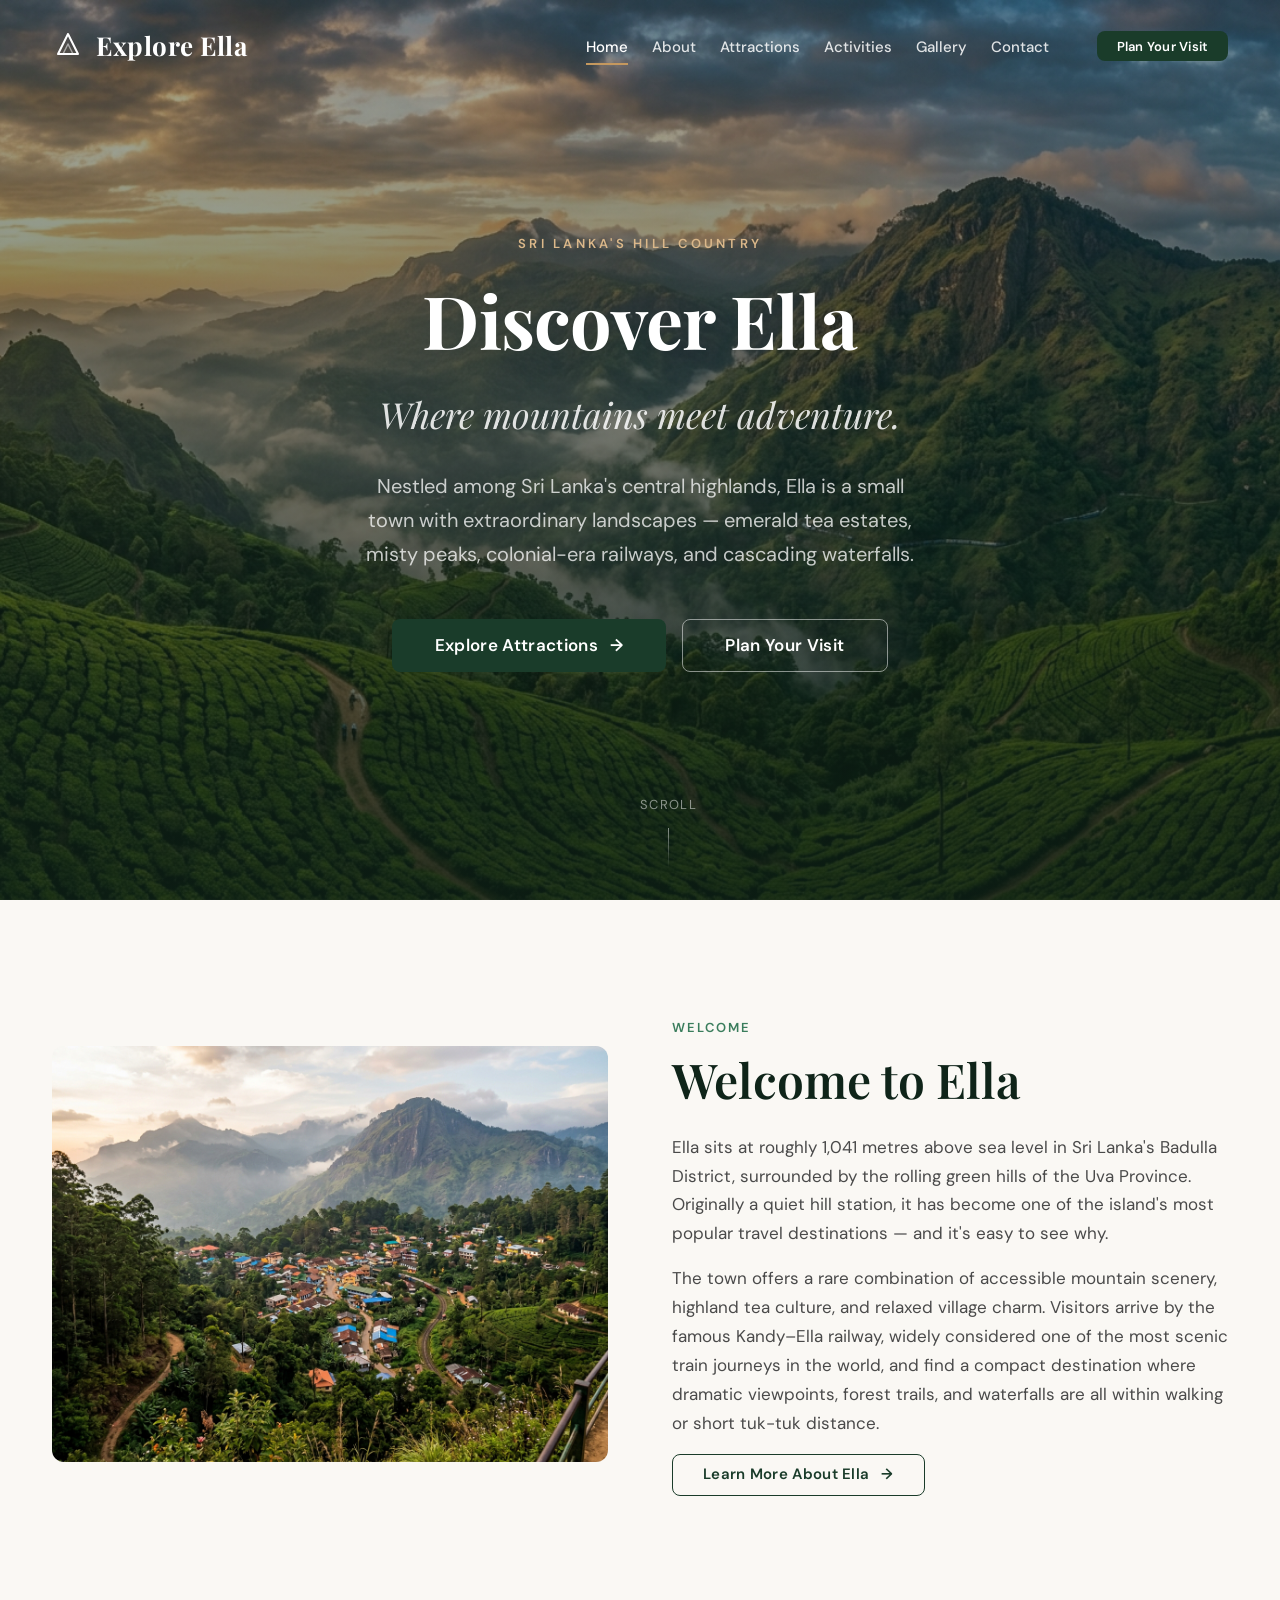
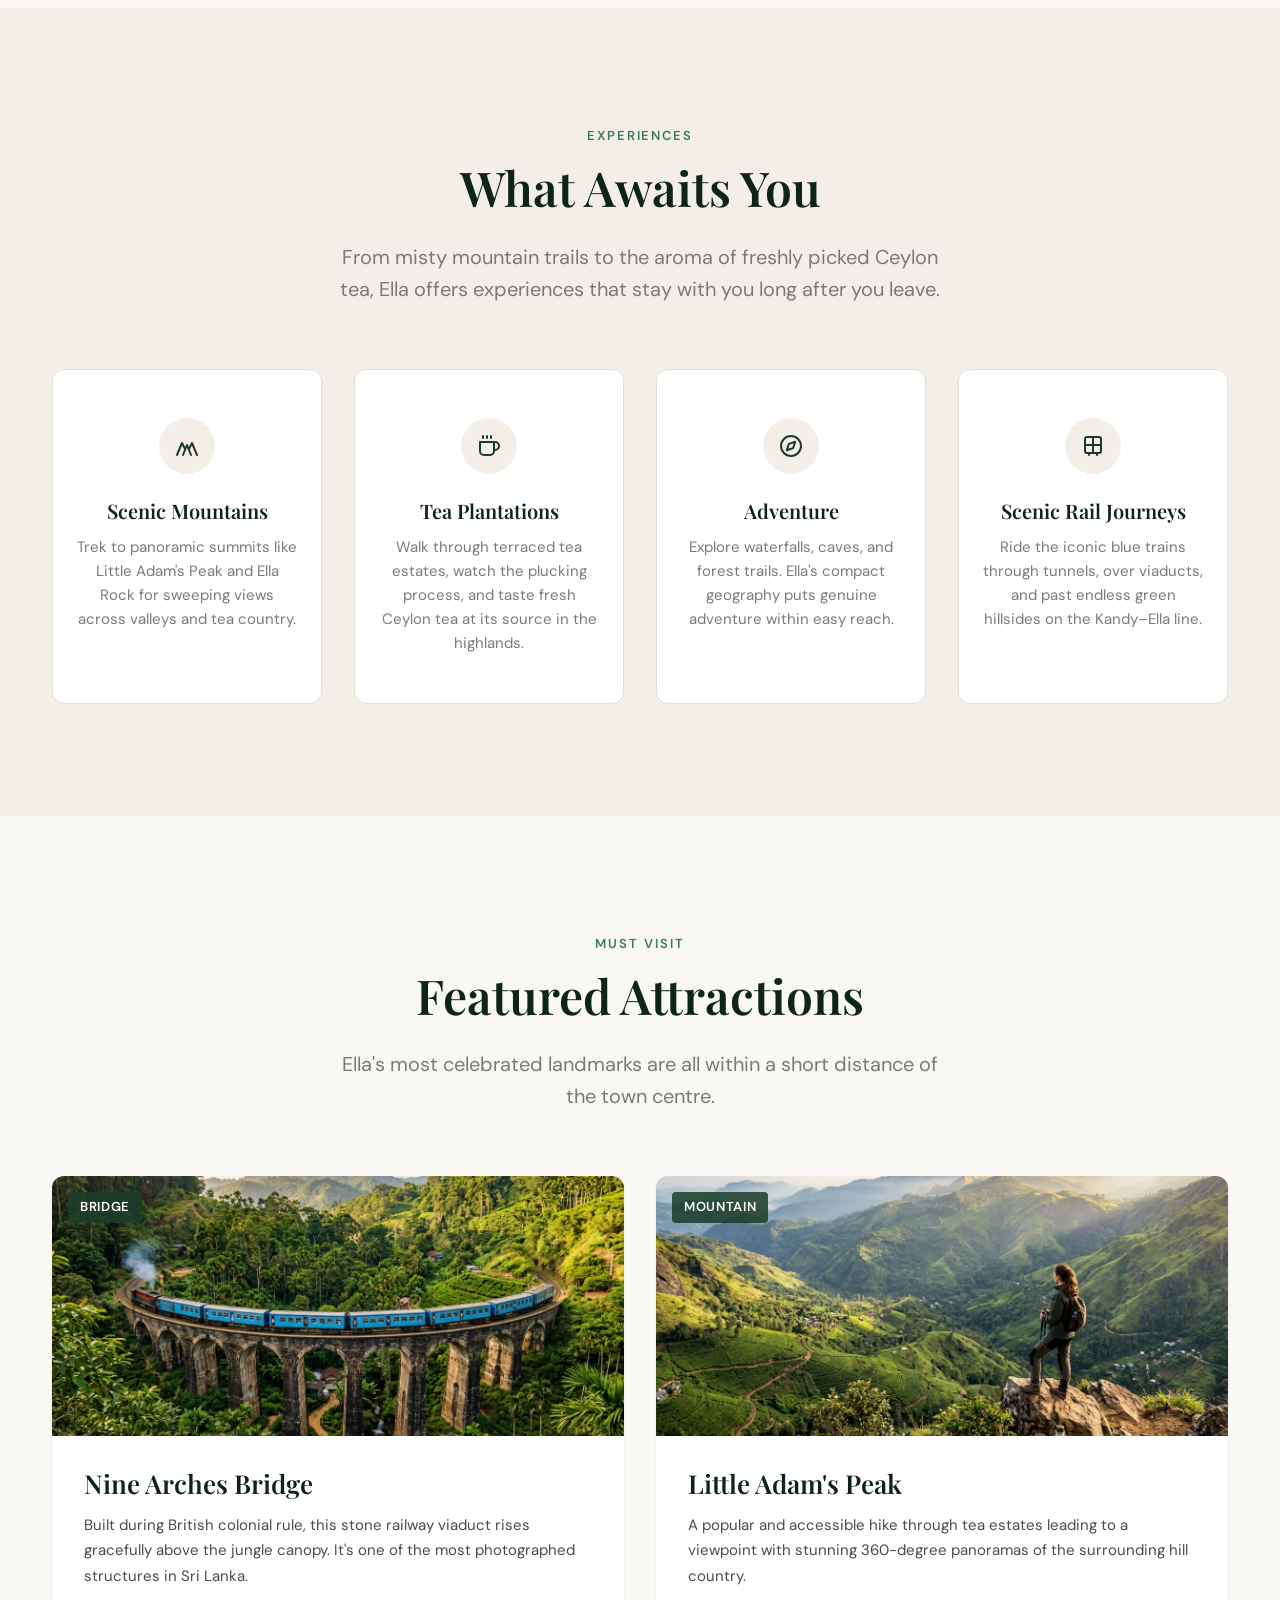
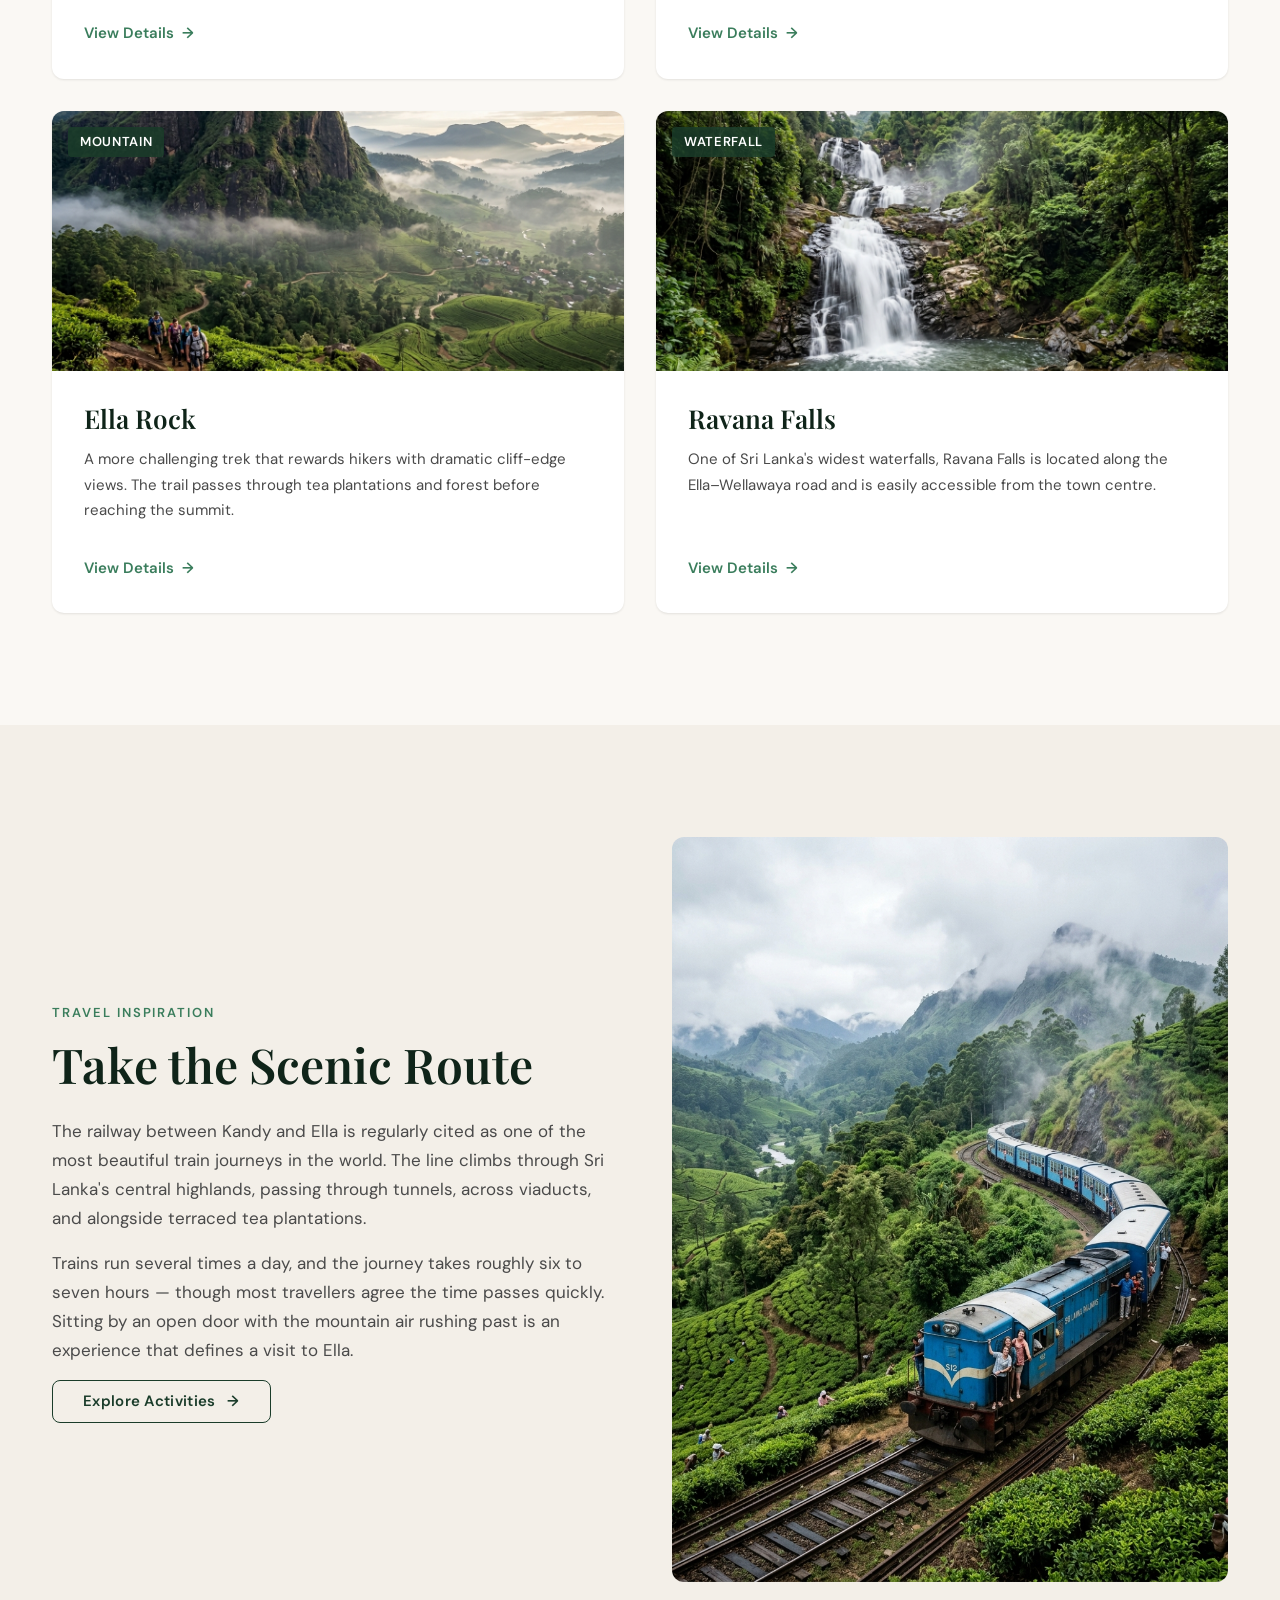
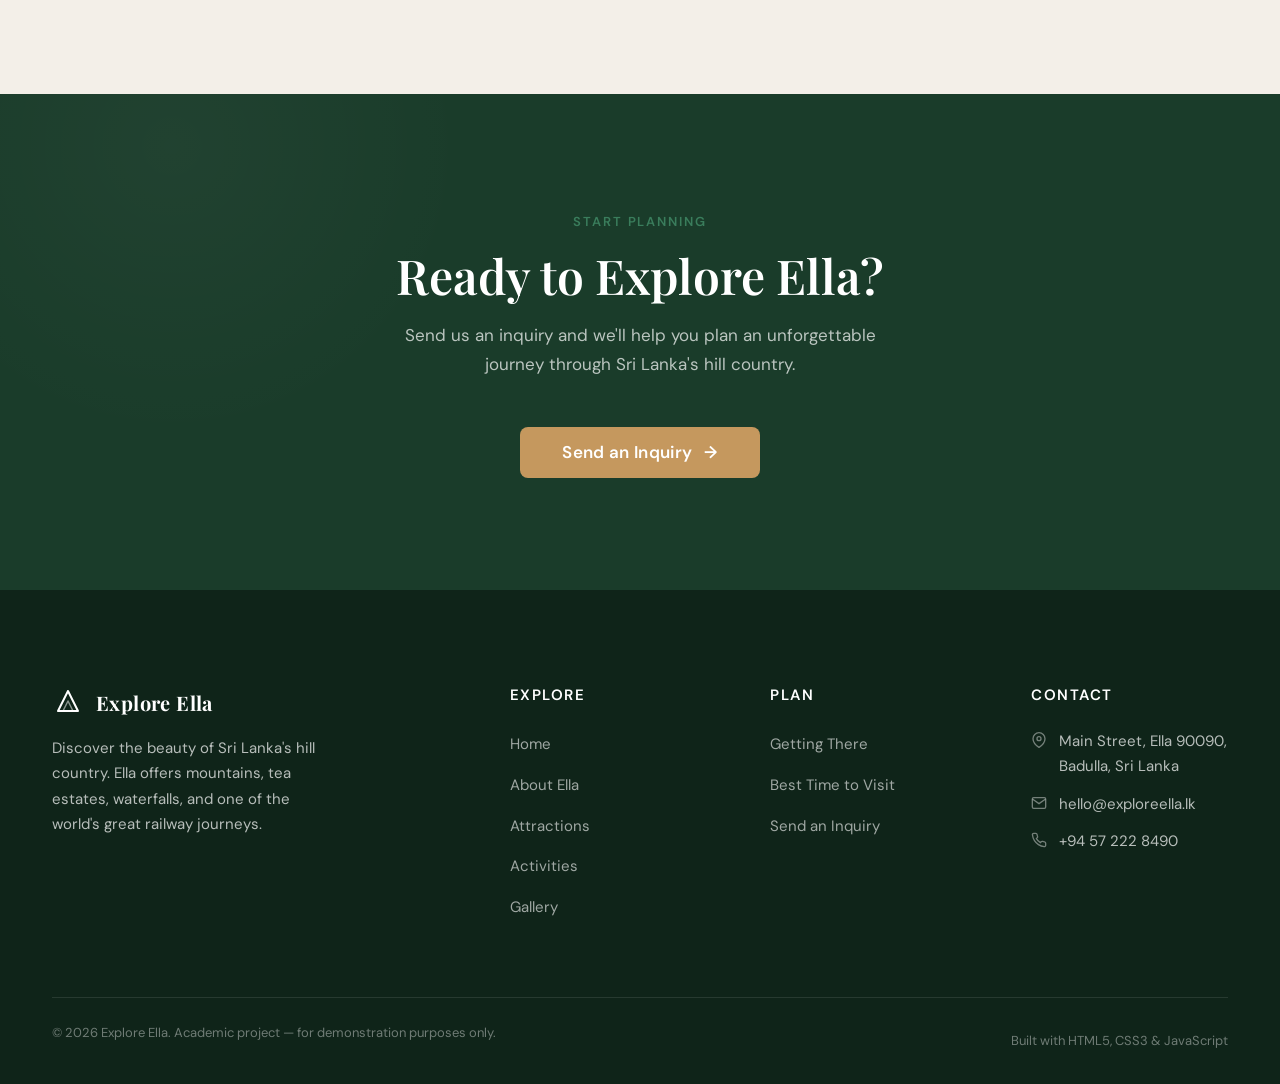
==== commit d26dad95: "Add files via upload" ====
--- a/index.html
+++ b/index.html
@@ -299,15 +299,15 @@
                     <ul class="footer-contact">
                         <li>
                             <svg viewBox="0 0 24 24" fill="none" stroke="currentColor" stroke-width="2" aria-hidden="true"><path d="M21 10c0 7-9 13-9 13s-9-6-9-13a9 9 0 0118 0z"/><circle cx="12" cy="10" r="3"/></svg>
-                            <span>Ella, Badulla District, Sri Lanka</span>
+                            <span>Main Street, Ella 90090, Badulla, Sri Lanka</span>
                         </li>
                         <li>
                             <svg viewBox="0 0 24 24" fill="none" stroke="currentColor" stroke-width="2" aria-hidden="true"><path d="M4 4h16c1.1 0 2 .9 2 2v12c0 1.1-.9 2-2 2H4c-1.1 0-2-.9-2-2V6c0-1.1.9-2 2-2z"/><polyline points="22,6 12,13 2,6"/></svg>
-                            <span>info@example.com <br><small>(placeholder)</small></span>
+                            <a href="mailto:hello@exploreella.lk">hello@exploreella.lk</a>
                         </li>
                         <li>
                             <svg viewBox="0 0 24 24" fill="none" stroke="currentColor" stroke-width="2" aria-hidden="true"><path d="M22 16.92v3a2 2 0 01-2.18 2 19.79 19.79 0 01-8.63-3.07 19.5 19.5 0 01-6-6 19.79 19.79 0 01-3.07-8.67A2 2 0 014.11 2h3a2 2 0 012 1.72 12.84 12.84 0 00.7 2.81 2 2 0 01-.45 2.11L8.09 9.91a16 16 0 006 6l1.27-1.27a2 2 0 012.11-.45 12.84 12.84 0 002.81.7A2 2 0 0122 16.92z"/></svg>
-                            <span>+94 XX XXX XXXX <br><small>(placeholder)</small></span>
+                            <a href="tel:+94572228490">+94 57 222 8490</a>
                         </li>
                     </ul>
                 </div>
--- a/css/style.css
+++ b/css/style.css
@@ -1704,6 +1704,29 @@
 .contact-info-item p {
     font-size: var(--fs-sm);
     color: var(--color-muted);
+    line-height: 1.6;
+}
+
+.contact-info-item a {
+    color: var(--color-primary);
+    text-decoration: none;
+    transition: color var(--transition-fast);
+}
+
+.contact-info-item a:hover {
+    color: var(--color-secondary);
+    text-decoration: underline;
+}
+
+.footer-contact a {
+    color: rgba(255, 255, 255, 0.7);
+    text-decoration: none;
+    transition: color var(--transition-fast);
+}
+
+.footer-contact a:hover {
+    color: #fff;
+    text-decoration: underline;
 }
 
 /* ========================================
